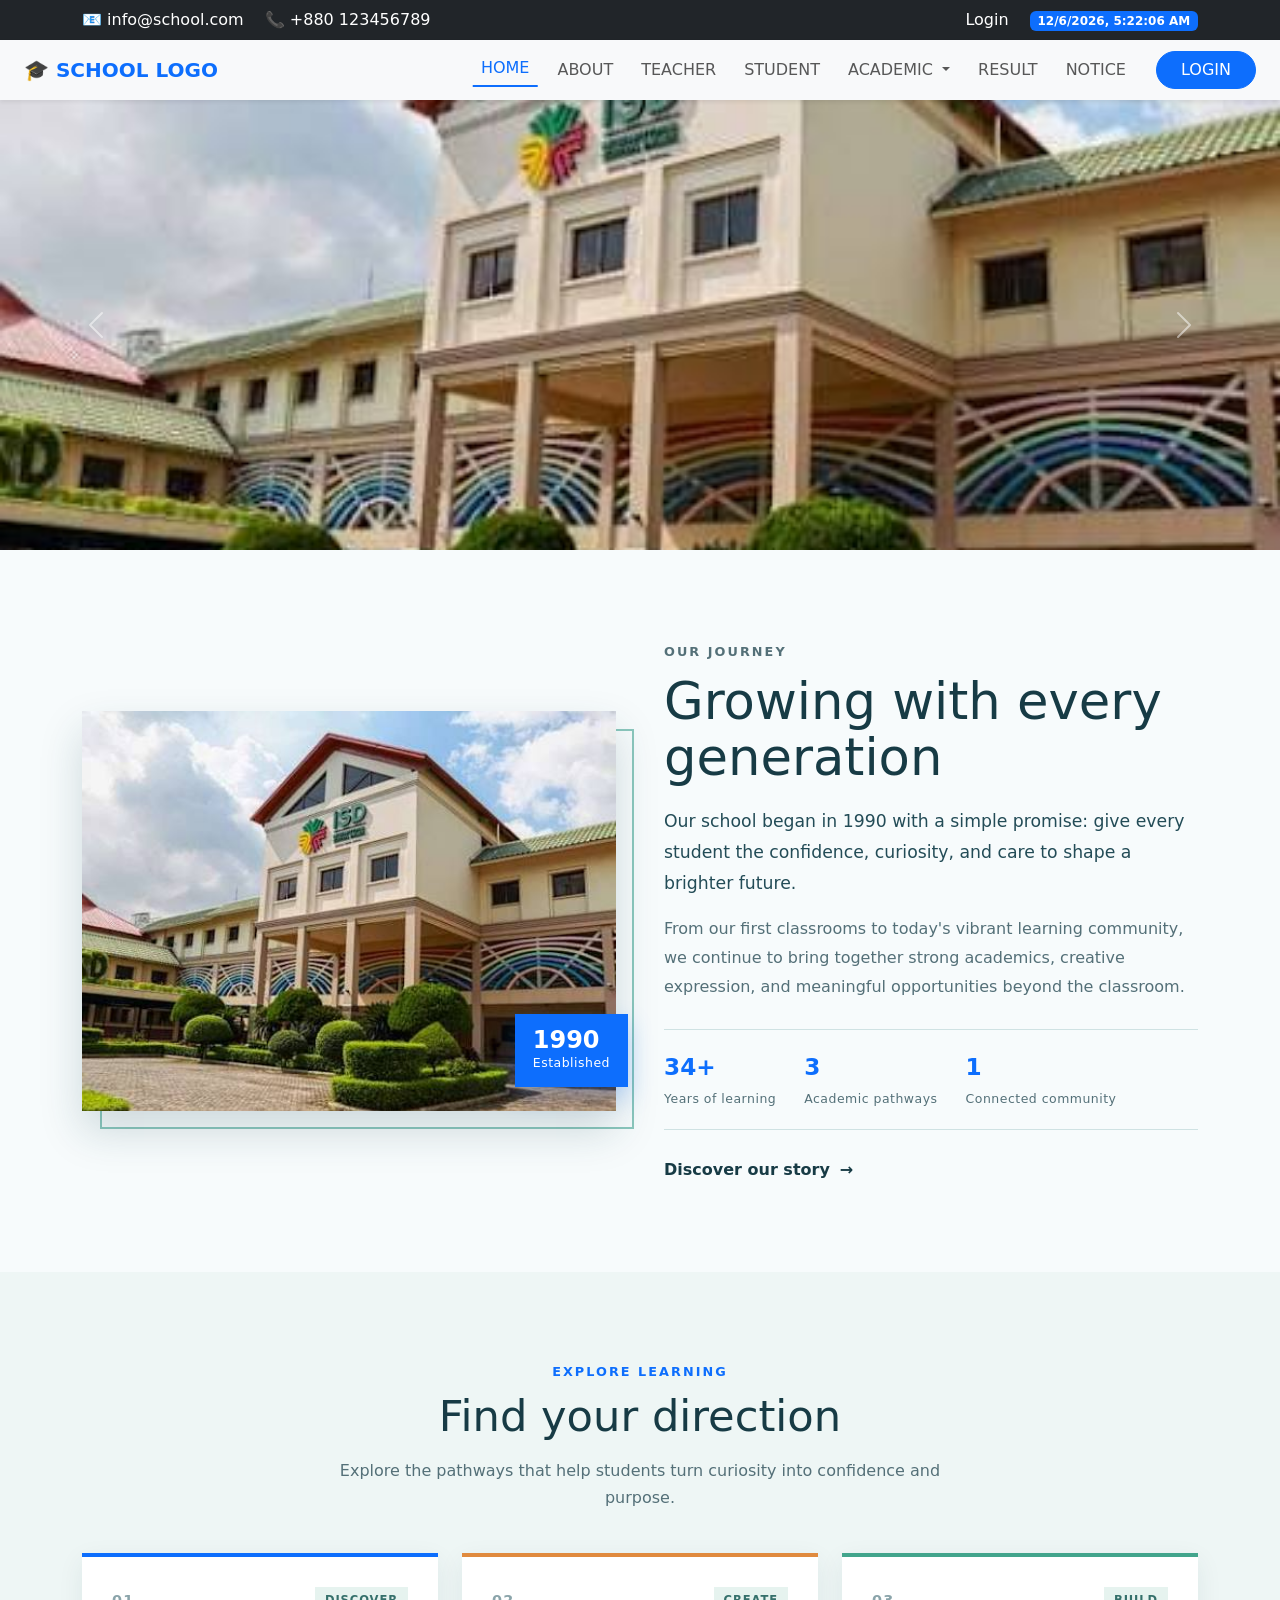
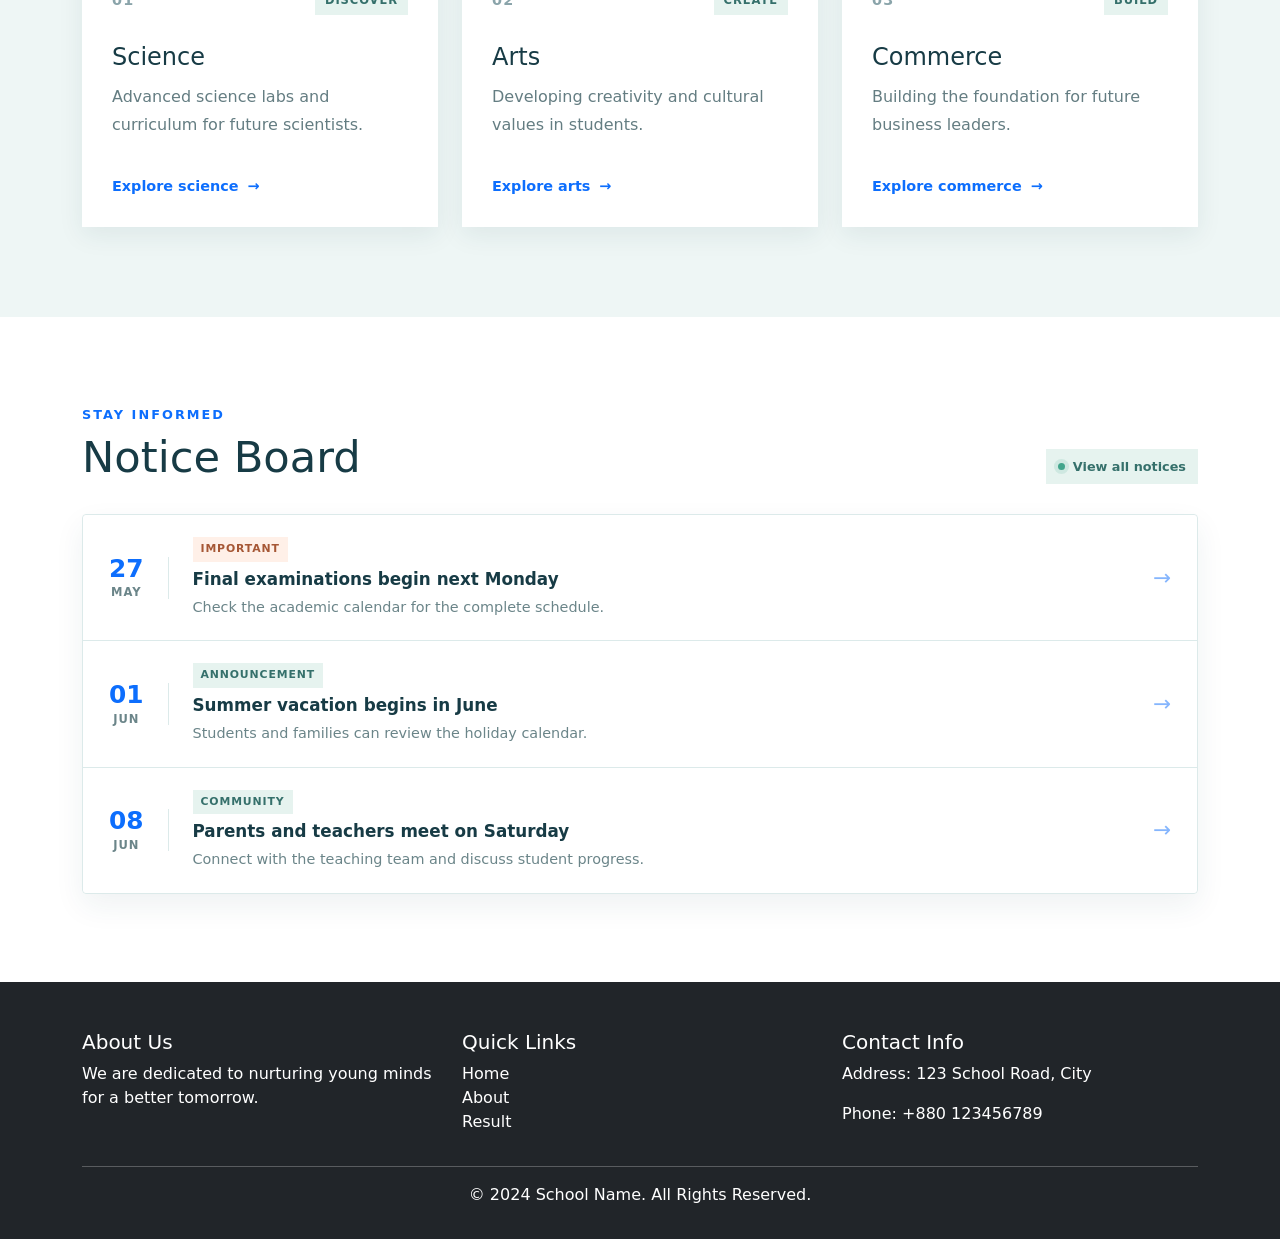
==== index.html @ 45df39f7 "school website" ====
<!DOCTYPE html>
<html lang="en">
<head>
    <meta charset="UTF-8">
    <meta name="viewport" content="width=device-width, initial-scale=1.0">
    <title>School Website - Home</title>
    <!-- Bootstrap 5 CSS -->
    <link href="https://cdn.jsdelivr.net/npm/bootstrap@5.3.0/dist/css/bootstrap.min.css" rel="stylesheet">
    <!-- Custom CSS -->
    <link rel="stylesheet" href="style.css">
</head>
<body>
    
    <!-- Header Top Section -->

    <div class="bg-dark text-white py-2">
        <div class="container d-flex justify-content-between align-items-center">
            <div>
                <span class="me-3">📧 info@school.com</span>
                <span>📞 +880 123456789</span>
            </div>
            <div>
                <a href="login.html" class="text-white text-decoration-none">Login</a>
                <span id="current-time" class="ms-3 badge bg-primary"></span>
            </div>
        </div>
    </div>

    
    <!-- Navigation Section -->
    <nav class="navbar navbar-expand-lg navbar-light bg-light sticky-top shadow-sm">
        <div class="container-fluid px-4">
            <a class="navbar-brand fw-bold text-primary" href="index.html">
                🎓 SCHOOL LOGO
            </a>

            <button
                class="navbar-toggler"
                type="button"
                data-bs-toggle="collapse"
                data-bs-target="#navbarNav"
                aria-controls="navbarNav"
                aria-expanded="false"
                aria-label="Toggle navigation">
                <span class="navbar-toggler-icon"></span>
            </button>
            <div class="collapse navbar-collapse" id="navbarNav">
                <ul class="navbar-nav ms-auto align-items-lg-center text-uppercase">

                    <li class="nav-item">
                        <a class="nav-link active" aria-current="page" href="index.html">
                            Home
                        </a>
                    </li>

                    <li class="nav-item">
                        <a class="nav-link" href="about.html">About</a>
                    </li>

                    <li class="nav-item">
                        <a class="nav-link" href="teacher.html">Teacher</a>
                    </li>

                    <li class="nav-item">
                        <a class="nav-link" href="student.html">Student</a>
                    </li>

                    <li class="nav-item dropdown">
                        <a
                            class="nav-link dropdown-toggle"
                            href="academic.html">
                            Academic
                        </a>

                        <ul class="dropdown-menu dropdown-menu-end shadow border-0">
                            <li>
                                <a class="dropdown-item" href="academic.html">
                                    Academic Programs
                                </a>
                            </li>
                            <li>
                                <a class="dropdown-item" href="academic.html#science">
                                    Science
                                </a>
                            </li>
                            <li>
                                <a class="dropdown-item" href="academic.html#arts">
                                    Arts
                                </a>
                            </li>
                            <li>
                                <a class="dropdown-item" href="academic.html#commerce">
                                    Commerce
                                </a>
                            </li>
                        </ul>
                    </li>

                    <li class="nav-item">
                        <a class="nav-link" href="result.html">Result</a>
                    </li>

                    <li class="nav-item">
                        <a class="nav-link" href="notice.html">Notice</a>
                    </li>

                    <li class="nav-item ms-lg-3">
                        <a class="btn btn-primary rounded-pill px-4" href="login.html">
                            Login
                        </a>
                    </li>
                </ul>
            </div>
        </div>
    </nav>
    
    <!-- Banner Section (Sliding) -->
    <div id="schoolCarousel" class="carousel slide w-100 mx-auto" data-bs-ride="carousel">
        <div class="carousel-inner">
            <div class="carousel-item active">
                <img src="school_image1.jpeg" class="d-block w-100 custom-carousel-img" alt="...">
            </div>
            <div class="carousel-item">
                <img src="school_image2.jpeg" class="d-block w-100 custom-carousel-img" alt="...">
            </div>
            <div class="carousel-item">
                <img src="school_image3.jpeg" class="d-block w-100 custom-carousel-img" alt="...">
            </div>
        </div>
        <button class="carousel-control-prev" type="button" data-bs-target="#schoolCarousel" data-bs-slide="prev">
            <span class="carousel-control-prev-icon"></span>
        </button>
        <button class="carousel-control-next" type="button" data-bs-target="#schoolCarousel" data-bs-slide="next">
            <span class="carousel-control-next-icon"></span>
        </button>
    </div>
    
    <!-- School History Section -->
    <section class="history-section">
        <div class="container">
            <div class="row align-items-center g-5">
                <div class="col-lg-6">
                    <div class="history-image-wrap">
                        <img src="school_image1.jpeg" class="history-image" alt="The school building and landscaped courtyard">
                        <div class="history-year-badge">
                            <strong>1990</strong>
                            <span>Established</span>
                        </div>
                    </div>
                </div>
                <div class="col-lg-6">
                    <div class="history-content">
                        <p class="history-kicker">Our journey</p>
                        <h2>Growing with every generation</h2>
                        <p class="history-intro">Our school began in 1990 with a simple promise: give every student the confidence, curiosity, and care to shape a brighter future.</p>
                        <p>From our first classrooms to today's vibrant learning community, we continue to bring together strong academics, creative expression, and meaningful opportunities beyond the classroom.</p>
                        <div class="history-stats">
                            <div>
                                <strong>34+</strong>
                                <span>Years of learning</span>
                            </div>
                            <div>
                                <strong>3</strong>
                                <span>Academic pathways</span>
                            </div>
                            <div>
                                <strong>1</strong>
                                <span>Connected community</span>
                            </div>
                        </div>
                        <a href="about.html" class="history-link">Discover our story <span aria-hidden="true">&#8594;</span></a>
                    </div>
                </div>
            </div>
        </div>
    </section>
    
    <!-- Academic Section (Bootstrap Cards) -->
    <section class="academic-section">
        <div class="container">
            <div class="academic-heading">
                <p class="academic-kicker">Explore learning</p>
                <h2>Find your direction</h2>
                <p>Explore the pathways that help students turn curiosity into confidence and purpose.</p>
            </div>
            <div class="row g-4">
                <div class="col-md-4">
                    <div class="card academic-card h-100">
                        <div class="card-body">
                            <div class="academic-card-top">
                                <span class="academic-number">01</span>
                                <span class="academic-tag">Discover</span>
                            </div>
                            <h5 class="card-title">Science</h5>
                            <p class="card-text">Advanced science labs and curriculum for future scientists.</p>
                            <a href="academic.html#science" class="stretched-link academic-card-link">Explore science <span aria-hidden="true">&#8594;</span></a>
                        </div>
                    </div>
                </div>
                <div class="col-md-4">
                    <div class="card academic-card h-100">
                        <div class="card-body">
                            <div class="academic-card-top">
                                <span class="academic-number">02</span>
                                <span class="academic-tag">Create</span>
                            </div>
                            <h5 class="card-title">Arts</h5>
                            <p class="card-text">Developing creativity and cultural values in students.</p>
                            <a href="academic.html#arts" class="stretched-link academic-card-link">Explore arts <span aria-hidden="true">&#8594;</span></a>
                        </div>
                    </div>
                </div>
                <div class="col-md-4">
                    <div class="card academic-card h-100">
                        <div class="card-body">
                            <div class="academic-card-top">
                                <span class="academic-number">03</span>
                                <span class="academic-tag">Build</span>
                            </div>
                            <h5 class="card-title">Commerce</h5>
                            <p class="card-text">Building the foundation for future business leaders.</p>
                            <a href="academic.html#commerce" class="stretched-link academic-card-link">Explore commerce <span aria-hidden="true">&#8594;</span></a>
                        </div>
                    </div>
                </div>
            </div>
        </div>
    </section>
    
    <!-- Notice Section -->
    <section class="notice-section">
        <div class="container">
            <div class="notice-heading">
                <div>
                    <p class="notice-kicker">Stay informed</p>
                    <h2>Notice Board</h2>
                </div>
                <a href="notice.html" class="notice-status"><span aria-hidden="true"></span> View all notices</a>
            </div>
            <div class="list-group notice-list">
                <a href="notice.html#exam-schedule" class="list-group-item list-group-item-action notice-item">
                    <time class="notice-date" datetime="2024-05-27"><strong>27</strong><span>May</span></time>
                    <span class="notice-copy"><span class="notice-label notice-label-important">Important</span><strong>Final examinations begin next Monday</strong><span>Check the academic calendar for the complete schedule.</span></span>
                    <span class="notice-arrow" aria-hidden="true">&#8594;</span>
                </a>
                <a href="notice.html#summer-break" class="list-group-item list-group-item-action notice-item">
                    <time class="notice-date" datetime="2024-06-01"><strong>01</strong><span>Jun</span></time>
                    <span class="notice-copy"><span class="notice-label">Announcement</span><strong>Summer vacation begins in June</strong><span>Students and families can review the holiday calendar.</span></span>
                    <span class="notice-arrow" aria-hidden="true">&#8594;</span>
                </a>
                <a href="notice.html#parent-meeting" class="list-group-item list-group-item-action notice-item">
                    <time class="notice-date" datetime="2024-06-08"><strong>08</strong><span>Jun</span></time>
                    <span class="notice-copy"><span class="notice-label">Community</span><strong>Parents and teachers meet on Saturday</strong><span>Connect with the teaching team and discuss student progress.</span></span>
                    <span class="notice-arrow" aria-hidden="true">&#8594;</span>
                </a>
            </div>
        </div>
    </section>
    
    <!-- Big Footer Section -->
    <footer class="bg-dark text-white pt-5 pb-3">
        <div class="container">
            <div class="row">
                <div class="col-md-4">
                    <h5>About Us</h5>
                    <p>We are dedicated to nurturing young minds for a better tomorrow.</p>
                </div>
                <div class="col-md-4">
                    <h5>Quick Links</h5>
                    <ul class="list-unstyled">
                        <li><a href="index.html" class="text-white">Home</a></li>
                        <li><a href="about.html" class="text-white">About</a></li>
                        <li><a href="result.html" class="text-white">Result</a></li>
                    </ul>
                </div>
                <div class="col-md-4">
                    <h5>Contact Info</h5>
                    <p>Address: 123 School Road, City</p>
                    <p>Phone: +880 123456789</p>
                </div>
            </div>
            <hr>
            <!-- Footer Section -->
            <p class="text-center">© 2024 School Name. All Rights Reserved.</p>
        </div>
    </footer>
    
    <!-- Bootstrap JS -->
    <script src="https://cdn.jsdelivr.net/npm/bootstrap@5.3.0/dist/js/bootstrap.bundle.min.js"></script>
    <!-- Custom JS -->
    <script src="script.js"></script>
</body>
</html>
---- style.css ----
/* Navigation Hover Effect */
.navbar-nav .nav-link {
    transition: color 0.3s ease, transform 0.3s ease;
    padding: 10px 15px;
}

.navbar-nav .nav-link:hover {
    color: #0d6efd !important;
    background-color: transparent;
}

/* Interactive navigation */
.navbar .nav-link {
    position: relative;
    margin: 0 6px;
    font-weight: 500;
    transition: color 0.3s ease, transform 0.3s ease;
}

.navbar .nav-link::before {
    content: "";
    position: absolute;
    left: 50%;
    bottom: 3px;
    width: 0;
    height: 2px;
    background-color: #0d6efd;
    transform: translateX(-50%);
    transition: width 0.3s ease;
}

.navbar .nav-link:hover,
.navbar .nav-link.active {
    color: #0d6efd !important;
    transform: translateY(-2px);
}

.navbar .nav-link:hover::before,
.navbar .nav-link.active::before {
    width: 100%;
}

.navbar .dropdown-menu {
    animation: dropdownFade 0.25s ease;
}

@media (min-width: 992px) {
    .navbar .dropdown:hover > .dropdown-menu {
        display: block;
        margin-top: 0;
    }
}

.navbar .dropdown-item {
    transition: background-color 0.2s ease, padding-left 0.2s ease;
}

.navbar .dropdown-item:hover {
    background-color: #e9f2ff;
    color: #0d6efd;
    padding-left: 24px;
}

.navbar .btn-primary {
    transition: transform 0.2s ease, box-shadow 0.2s ease;
}

.navbar .btn-primary:hover {
    transform: translateY(-2px);
    box-shadow: 0 5px 12px rgba(13, 110, 253, 0.3);
}

@keyframes dropdownFade {
    from {
        opacity: 0;
        transform: translateY(8px);
    }

    to {
        opacity: 1;
        transform: translateY(0);
    }
}

/* General Styling */
section {
    padding: 60px 0;
}

.custom-carousel-img{
    height: 450px;           /* আপনার পছন্দমতো উচ্চতা */
    width: 100%;             /* পুরো চওড়া জুড়ে থাকবে */
    object-fit: cover;       /* ছবি যাতে চ্যাপ্টা বা নষ্ট না হয়ে সুন্দর দেখায় */
    object-position: center;
    
}

.history-section {
    background: #f7fbfc;
    padding: 90px 0;
    overflow: hidden;
}

.history-image-wrap {
    position: relative;
    max-width: 560px;
    margin: 0 auto;
}

.history-image-wrap::before {
    content: "";
    position: absolute;
    inset: 18px -18px -18px 18px;
    border: 2px solid #8bc7bd;
    z-index: 0;
}

.history-image {
    position: relative;
    z-index: 1;
    display: block;
    width: 100%;
    aspect-ratio: 4 / 3;
    object-fit: cover;
    box-shadow: 0 20px 40px rgba(22, 67, 80, 0.18);
    transition: transform 0.45s ease, box-shadow 0.45s ease;
}

.history-image-wrap:hover .history-image {
    transform: translate(8px, -8px);
    box-shadow: 0 28px 48px rgba(22, 67, 80, 0.24);
}

.history-year-badge {
    position: absolute;
    right: -12px;
    bottom: 24px;
    z-index: 2;
    display: grid;
    gap: 2px;
    min-width: 112px;
    padding: 14px 18px;
    color: #fff;
    background: #0d6efd;
    box-shadow: 0 10px 24px rgba(13, 110, 253, 0.28);
}

.history-year-badge strong {
    font-size: 1.5rem;
    line-height: 1;
}

.history-year-badge span,
.history-stats span {
    font-size: 0.78rem;
    letter-spacing: 0.04em;
}

.history-content {
    max-width: 540px;
}

.history-kicker {
    margin-bottom: 10px;
    color: #0d6efd;
    font-size: 0.8rem;
    font-weight: 700;
    letter-spacing: 0.16em;
    text-transform: uppercase;
}

.history-content h2 {
    margin-bottom: 20px;
    color: #173b45;
    font-size: 3.2rem;
    line-height: 1.1;
}

.history-content p {
    color: #547078;
    line-height: 1.8;
}

.history-content .history-intro {
    color: #234c57;
    font-size: 1.08rem;
}

.history-stats {
    display: flex;
    gap: 28px;
    margin: 28px 0;
    padding: 20px 0;
    border-top: 1px solid #cfe2e3;
    border-bottom: 1px solid #cfe2e3;
}

.history-stats div {
    display: grid;
    gap: 5px;
}

.history-stats strong {
    color: #0d6efd;
    font-size: 1.45rem;
}

.history-stats span {
    color: #547078;
}

.history-link {
    display: inline-flex;
    align-items: center;
    gap: 10px;
    color: #173b45;
    font-weight: 700;
    text-decoration: none;
    transition: color 0.3s ease, gap 0.3s ease;
}

.history-link:hover {
    gap: 16px;
    color: #0d6efd;
}

@media (max-width: 575.98px) {
    .history-section {
        padding: 65px 0;
    }

    .history-content h2 {
        font-size: 2.2rem;
    }

    .history-image-wrap::before {
        inset: 12px -8px -12px 8px;
    }

    .history-year-badge {
        right: -4px;
        bottom: 16px;
    }

    .history-stats {
        gap: 14px;
    }

    .history-stats span {
        font-size: 0.7rem;
    }
}

.academic-section {
    padding: 90px 0;
    background: #eef6f5;
}

.academic-heading {
    max-width: 620px;
    margin: 0 auto 42px;
    text-align: center;
}

.academic-kicker {
    margin-bottom: 10px;
    color: #0d6efd;
    font-size: 0.8rem;
    font-weight: 700;
    letter-spacing: 0.16em;
    text-transform: uppercase;
}

.academic-heading h2 {
    margin-bottom: 14px;
    color: #173b45;
    font-size: 2.7rem;
}

.academic-heading > p:last-child {
    margin-bottom: 0;
    color: #547078;
    line-height: 1.7;
}

.academic-card {
    position: relative;
    overflow: hidden;
    border: 0;
    border-top: 4px solid #0d6efd;
    border-radius: 0;
    background: #fff;
    box-shadow: 0 8px 24px rgba(22, 67, 80, 0.08);
    transition: transform 0.35s ease, box-shadow 0.35s ease;
}

.academic-section .col-md-4:nth-child(2) .academic-card {
    border-top-color: #e08a3e;
}

.academic-section .col-md-4:nth-child(3) .academic-card {
    border-top-color: #42a58c;
}

.academic-card:hover {
    transform: translateY(-10px);
    box-shadow: 0 18px 34px rgba(22, 67, 80, 0.16);
}

.academic-card .card-body {
    display: flex;
    flex-direction: column;
    min-height: 270px;
    padding: 30px;
}

.academic-card-top {
    display: flex;
    align-items: center;
    justify-content: space-between;
    margin-bottom: 28px;
}

.academic-number {
    color: #8aa4aa;
    font-size: 0.9rem;
    font-weight: 700;
    letter-spacing: 0.08em;
}

.academic-tag {
    padding: 5px 10px;
    color: #35706b;
    background: #e6f3ef;
    font-size: 0.72rem;
    font-weight: 700;
    letter-spacing: 0.08em;
    text-transform: uppercase;
}

.academic-card .card-title {
    margin-bottom: 12px;
    color: #173b45;
    font-size: 1.5rem;
}

.academic-card .card-text {
    margin-bottom: 24px;
    color: #647d82;
    line-height: 1.7;
}

.academic-card-link {
    display: inline-flex;
    align-items: center;
    gap: 9px;
    margin-top: auto;
    color: #0d6efd;
    font-size: 0.9rem;
    font-weight: 700;
    text-decoration: none;
    transition: gap 0.3s ease, color 0.3s ease;
}

.academic-card:hover .academic-card-link {
    gap: 15px;
    color: #173b45;
}

.notice-section {
    padding: 88px 0;
    background: #fff;
}

.notice-heading {
    display: flex;
    align-items: end;
    justify-content: space-between;
    gap: 24px;
    margin-bottom: 30px;
}

.notice-kicker {
    margin-bottom: 8px;
    color: #0d6efd;
    font-size: 0.8rem;
    font-weight: 700;
    letter-spacing: 0.16em;
    text-transform: uppercase;
}

.notice-heading h2 {
    margin: 0;
    color: #173b45;
    font-size: 2.7rem;
}

.notice-status {
    display: inline-flex;
    align-items: center;
    gap: 8px;
    padding: 8px 12px;
    color: #35706b;
    background: #e6f3ef;
    font-size: 0.8rem;
    font-weight: 700;
    white-space: nowrap;
    text-decoration: none;
    transition: color 0.3s ease, background-color 0.3s ease;
}

.notice-status:hover {
    color: #173b45;
    background: #d8ece7;
}

.notice-status span {
    width: 7px;
    height: 7px;
    border-radius: 50%;
    background: #42a58c;
    box-shadow: 0 0 0 4px rgba(66, 165, 140, 0.15);
}

.notice-list {
    overflow: hidden;
    border: 1px solid #dceaea;
    border-radius: 4px;
    box-shadow: 0 12px 30px rgba(22, 67, 80, 0.07);
}

.notice-item {
    display: flex;
    align-items: center;
    gap: 24px;
    padding: 22px 26px;
    color: inherit;
    border: 0;
    border-bottom: 1px solid #dceaea;
    transition: background-color 0.3s ease, padding-left 0.3s ease;
}

.notice-item:last-child {
    border-bottom: 0;
}

.notice-item:hover {
    padding-left: 34px;
    background: #f2f9f8;
}

.notice-date {
    display: grid;
    flex: 0 0 58px;
    justify-items: center;
    padding-right: 24px;
    border-right: 1px solid #dceaea;
    color: #0d6efd;
    line-height: 1;
}

.notice-date strong {
    font-size: 1.55rem;
}

.notice-date span {
    margin-top: 6px;
    color: #6b8589;
    font-size: 0.72rem;
    font-weight: 700;
    letter-spacing: 0.08em;
    text-transform: uppercase;
}

.notice-copy {
    display: grid;
    flex: 1;
    gap: 5px;
}

.notice-copy strong {
    color: #173b45;
    font-size: 1.05rem;
}

.notice-copy > span:last-child {
    color: #6b8589;
    font-size: 0.9rem;
}

.notice-label {
    width: fit-content;
    padding: 4px 8px;
    color: #35706b;
    background: #e6f3ef;
    font-size: 0.68rem;
    font-weight: 700;
    letter-spacing: 0.08em;
    text-transform: uppercase;
}

.notice-label-important {
    color: #a65735;
    background: #fff0e8;
}

.notice-arrow {
    color: #0d6efd;
    font-size: 1.35rem;
    opacity: 0.5;
    transform: translateX(0);
    transition: opacity 0.3s ease, transform 0.3s ease;
}

.notice-item:hover .notice-arrow {
    opacity: 1;
    transform: translateX(6px);
}

.notice-page {
    background: #f7fbfc;
}

.notice-hero {
    padding: 72px 0 52px;
    background: #173b45;
    color: #fff;
}

.notice-breadcrumb {
    margin-bottom: 24px;
    color: #a9d8cf;
    font-size: 0.85rem;
}

.notice-breadcrumb a {
    color: #fff;
    text-decoration: none;
}

.notice-hero h1 {
    margin-bottom: 12px;
    font-size: 3.2rem;
}

.notice-hero p {
    max-width: 580px;
    margin: 0;
    color: #d3e8e5;
    line-height: 1.7;
}

.notice-archive {
    padding: 56px 0 90px;
}

.notice-archive-heading {
    display: flex;
    align-items: center;
    justify-content: space-between;
    margin-bottom: 20px;
}

.notice-archive-heading h2 {
    margin: 0;
    color: #173b45;
    font-size: 1.7rem;
}

.notice-archive-heading span {
    color: #6b8589;
    font-size: 0.85rem;
}

.notice-archive-list {
    overflow: hidden;
    border: 1px solid #dceaea;
    border-radius: 4px;
    box-shadow: 0 12px 30px rgba(22, 67, 80, 0.07);
}

.notice-detail {
    background: #fff;
    border-bottom: 1px solid #dceaea;
}

.notice-detail:last-child {
    border-bottom: 0;
}

.notice-detail summary {
    display: grid;
    grid-template-columns: 90px 1fr 24px;
    align-items: center;
    gap: 24px;
    padding: 22px 26px;
    cursor: pointer;
    list-style: none;
    transition: background-color 0.3s ease, padding-left 0.3s ease;
}

.notice-detail summary::-webkit-details-marker {
    display: none;
}

.notice-detail summary:hover,
.notice-detail[open] summary {
    padding-left: 34px;
    background: #f2f9f8;
}

.notice-archive-date {
    color: #0d6efd;
    font-size: 0.85rem;
    font-weight: 700;
}

.notice-archive-title {
    color: #173b45;
    font-weight: 700;
}

.notice-detail summary::after {
    content: "+";
    color: #0d6efd;
    font-size: 1.35rem;
    font-weight: 400;
    text-align: center;
}

.notice-detail[open] summary::after {
    content: "-";
}

.notice-detail-content {
    padding: 0 74px 24px 140px;
    color: #6b8589;
    line-height: 1.7;
}

@media (max-width: 575.98px) {
    .notice-hero {
        padding: 52px 0 40px;
    }

    .notice-hero h1 {
        font-size: 2.3rem;
    }

    .notice-archive {
        padding: 42px 0 65px;
    }

    .notice-archive-heading {
        align-items: start;
        flex-direction: column;
        gap: 8px;
    }

    .notice-detail summary {
        grid-template-columns: 58px 1fr 18px;
        gap: 12px;
        padding: 18px 14px;
    }

    .notice-detail summary:hover,
    .notice-detail[open] summary {
        padding-left: 18px;
    }

    .notice-archive-title {
        font-size: 0.9rem;
    }

    .notice-detail-content {
        padding: 0 18px 20px 84px;
        font-size: 0.85rem;
    }
}

@media (max-width: 575.98px) {
    .notice-section {
        padding: 65px 0;
    }

    .notice-heading {
        align-items: start;
        flex-direction: column;
        gap: 16px;
    }

    .notice-heading h2 {
        font-size: 2.2rem;
    }

    .notice-item {
        align-items: start;
        gap: 14px;
        padding: 18px 14px;
    }

    .notice-item:hover {
        padding-left: 18px;
    }

    .notice-date {
        flex-basis: 48px;
        padding-right: 14px;
    }

    .notice-copy > span:last-child {
        font-size: 0.8rem;
    }
}

.card {
    transition: transform 0.3s;
}

.card:hover {
    transform: translateY(-10px);
    box-shadow: 0 10px 20px rgba(0,0,0,0.1);
}

footer a {
    text-decoration: none;
}

footer a:hover {
    text-decoration: underline;
}
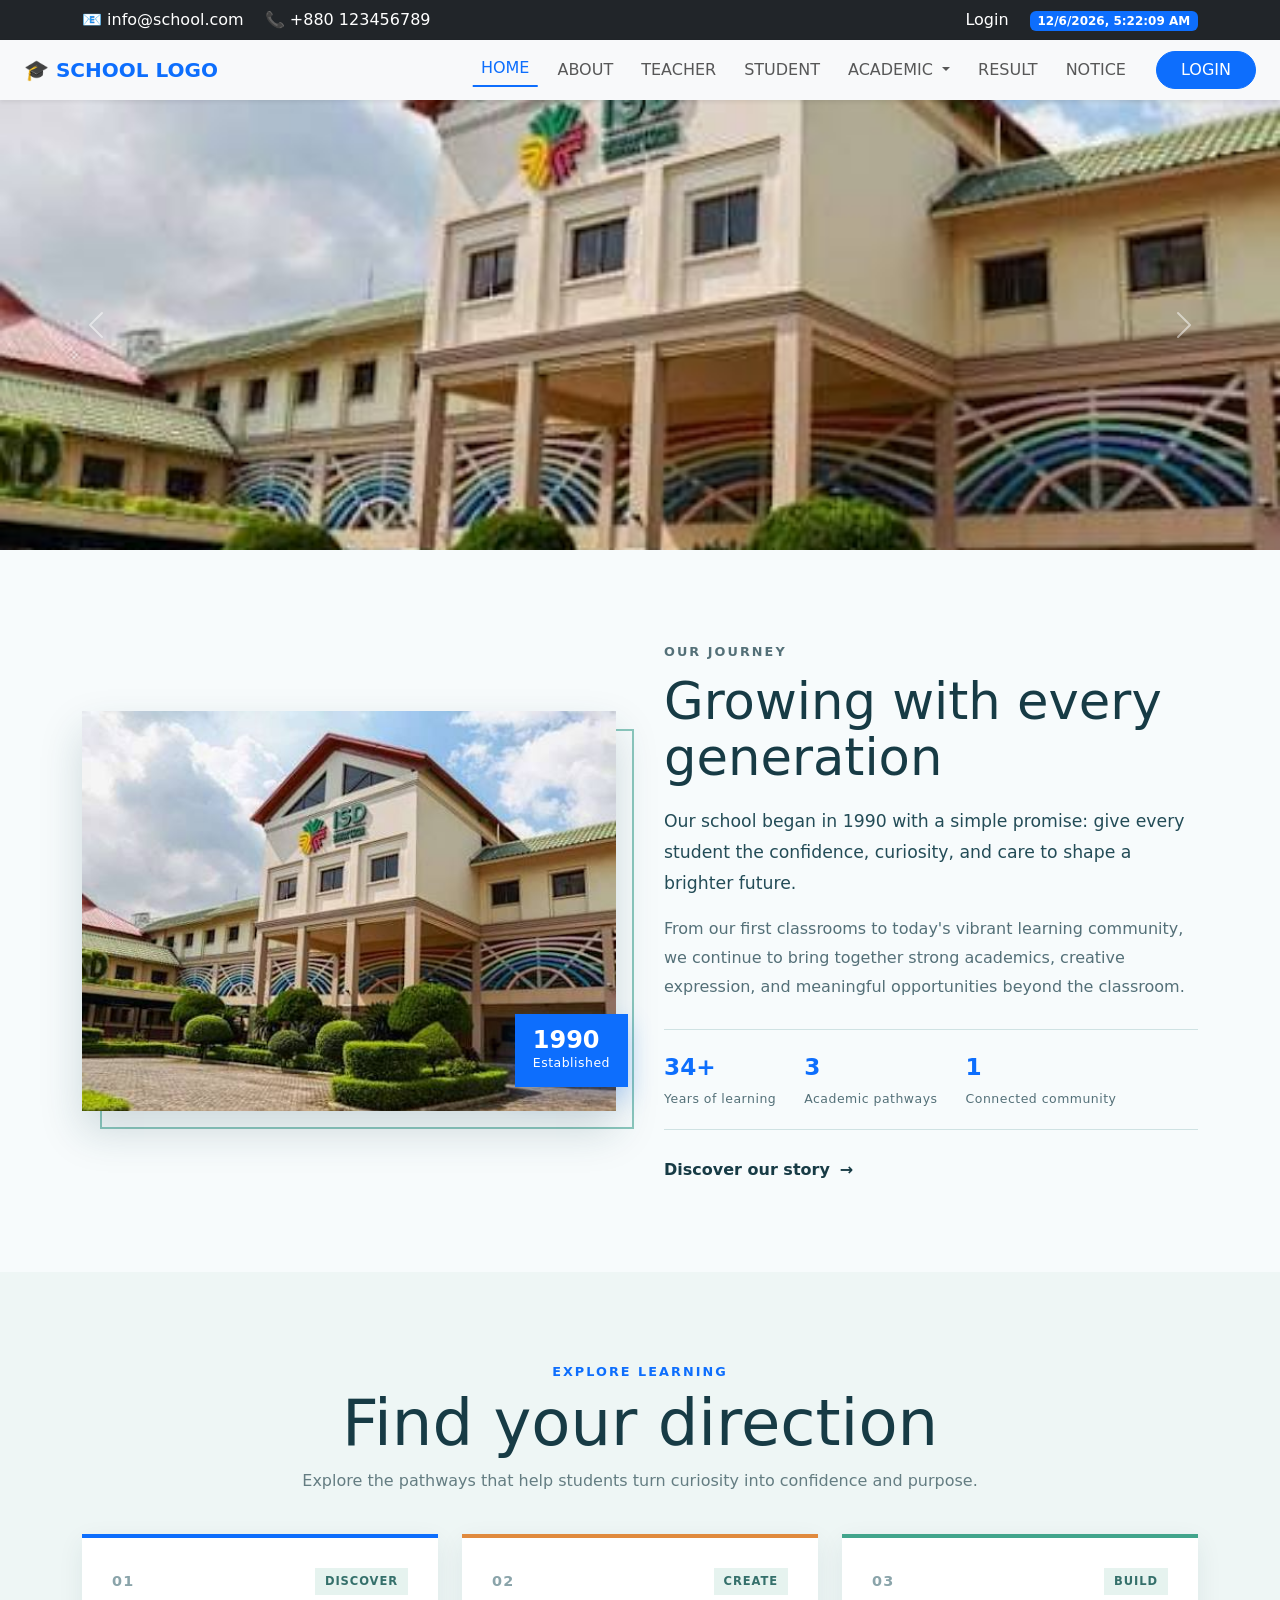
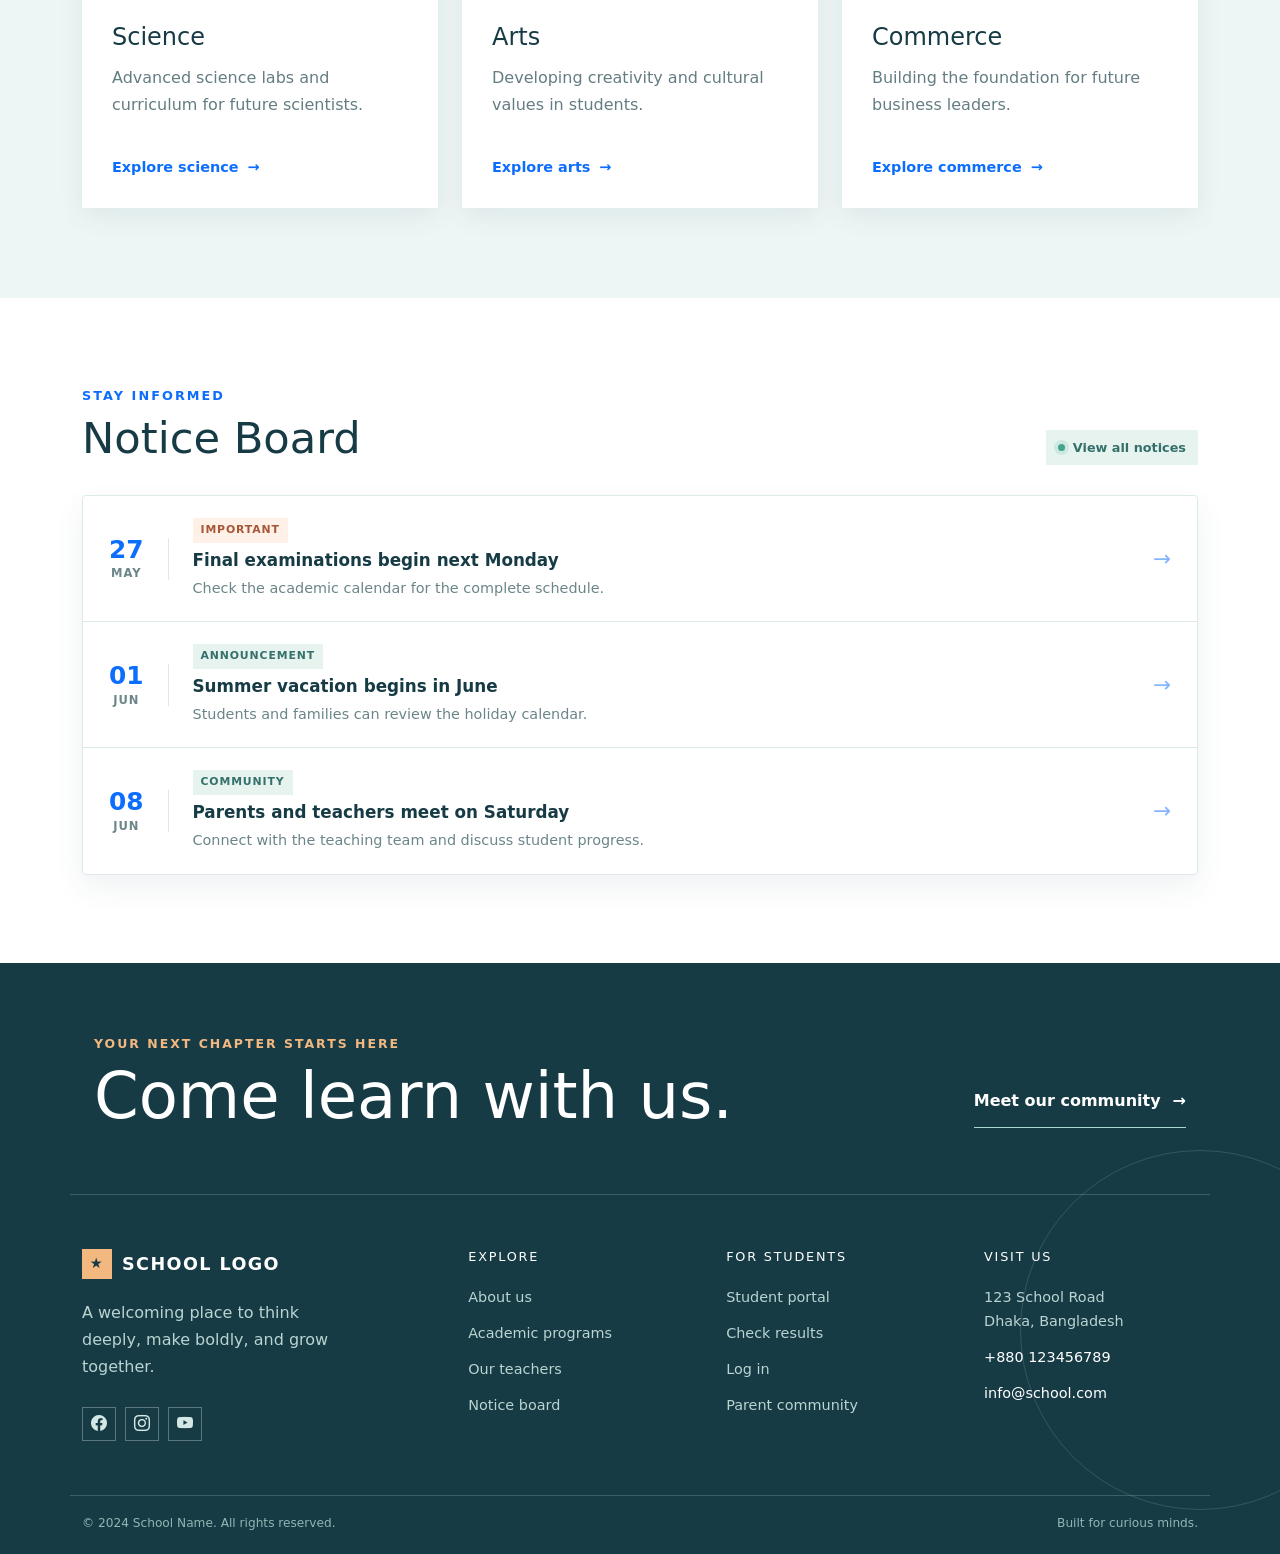
==== commit 967bbd02: "school" ====
--- a/index.html
+++ b/index.html
@@ -8,6 +8,8 @@
     <link href="https://cdn.jsdelivr.net/npm/bootstrap@5.3.0/dist/css/bootstrap.min.css" rel="stylesheet">
     <!-- Custom CSS -->
     <link rel="stylesheet" href="style.css">
+    <link rel="stylesheet" href="responsive.css">
+    <link rel="stylesheet" href="https://cdn.jsdelivr.net/npm/bootstrap-icons@1.11.3/font/bootstrap-icons.min.css">
 </head>
 <body>
     
@@ -257,31 +259,48 @@
         </div>
     </section>
     
-    <!-- Big Footer Section -->
-    <footer class="bg-dark text-white pt-5 pb-3">
-        <div class="container">
-            <div class="row">
-                <div class="col-md-4">
-                    <h5>About Us</h5>
-                    <p>We are dedicated to nurturing young minds for a better tomorrow.</p>
-                </div>
-                <div class="col-md-4">
-                    <h5>Quick Links</h5>
-                    <ul class="list-unstyled">
-                        <li><a href="index.html" class="text-white">Home</a></li>
-                        <li><a href="about.html" class="text-white">About</a></li>
-                        <li><a href="result.html" class="text-white">Result</a></li>
-                    </ul>
-                </div>
-                <div class="col-md-4">
-                    <h5>Contact Info</h5>
-                    <p>Address: 123 School Road, City</p>
-                    <p>Phone: +880 123456789</p>
-                </div>
-            </div>
-            <hr>
-            <!-- Footer Section -->
-            <p class="text-center">© 2024 School Name. All Rights Reserved.</p>
+    <footer class="site-footer">
+        <div class="footer-cta">
+            <div>
+                <p class="footer-kicker">Your next chapter starts here</p>
+                <h2>Come learn with us.</h2>
+            </div>
+            <a class="footer-cta-link" href="about.html">Meet our community <span aria-hidden="true">&#8594;</span></a>
+        </div>
+        <div class="container footer-main">
+            <div class="footer-intro">
+                <a class="footer-brand" href="index.html"><span aria-hidden="true">&#9733;</span> SCHOOL LOGO</a>
+                <p>A welcoming place to think deeply, make boldly, and grow together.</p>
+                <div class="footer-socials" aria-label="Social media links">
+                    <a href="#facebook" aria-label="Facebook"><i class="bi bi-facebook" aria-hidden="true"></i></a>
+                    <a href="#instagram" aria-label="Instagram"><i class="bi bi-instagram" aria-hidden="true"></i></a>
+                    <a href="#youtube" aria-label="YouTube"><i class="bi bi-youtube" aria-hidden="true"></i></a>
+                </div>
+            </div>
+            <div class="footer-column">
+                <h3>Explore</h3>
+                <a href="about.html">About us</a>
+                <a href="academic.html">Academic programs</a>
+                <a href="teacher.html">Our teachers</a>
+                <a href="notice.html">Notice board</a>
+            </div>
+            <div class="footer-column">
+                <h3>For students</h3>
+                <a href="student.html">Student portal</a>
+                <a href="result.html">Check results</a>
+                <a href="login.html">Log in</a>
+                <a href="notice.html#parent-meeting">Parent community</a>
+            </div>
+            <div class="footer-column footer-contact">
+                <h3>Visit us</h3>
+                <p>123 School Road<br>Dhaka, Bangladesh</p>
+                <a href="tel:+880123456789">+880 123456789</a>
+                <a href="mailto:info@school.com">info@school.com</a>
+            </div>
+        </div>
+        <div class="container footer-bottom">
+            <span>&copy; 2024 School Name. All rights reserved.</span>
+            <span>Built for curious minds.</span>
         </div>
     </footer>
     
--- a/style.css
+++ b/style.css
@@ -722,10 +722,1829 @@
     box-shadow: 0 10px 20px rgba(0,0,0,0.1);
 }
 
-footer a {
+.site-footer {
+    position: relative;
+    overflow: hidden;
+    color: #eaf6f3;
+    background: #173b45;
+}
+
+.site-footer::after {
+    content: "";
+    position: absolute;
+    right: -100px;
+    bottom: 44px;
+    width: 360px;
+    height: 360px;
+    border: 1px solid rgba(169, 216, 207, 0.18);
+    border-radius: 50%;
+    pointer-events: none;
+}
+
+.footer-cta {
+    display: flex;
+    align-items: end;
+    justify-content: space-between;
+    gap: 28px;
+    max-width: 1140px;
+    margin: 0 auto;
+    padding: 72px 24px 66px;
+    border-bottom: 1px solid rgba(211, 232, 229, 0.2);
+}
+
+.footer-kicker {
+    margin: 0 0 12px;
+    color: #f2b880;
+    font-size: 0.78rem;
+    font-weight: 700;
+    letter-spacing: 0.16em;
+    text-transform: uppercase;
+}
+
+.footer-cta h2 {
+    margin: 0;
+    color: #fff;
+    font-size: clamp(2.5rem, 5vw, 4.6rem);
+    line-height: 0.98;
+}
+
+.footer-cta-link {
+    display: inline-flex;
+    align-items: center;
+    gap: 12px;
+    padding: 14px 0;
+    color: #fff;
+    border-bottom: 1px solid #a9d8cf;
+    font-weight: 700;
     text-decoration: none;
-}
-
-footer a:hover {
-    text-decoration: underline;
+    white-space: nowrap;
+    transition: gap 0.3s ease, color 0.3s ease;
+}
+
+.footer-cta-link:hover {
+    gap: 18px;
+    color: #f2b880;
+}
+
+.footer-main {
+    position: relative;
+    z-index: 1;
+    display: grid;
+    grid-template-columns: 1.6fr repeat(3, 1fr);
+    gap: 44px;
+    padding-top: 54px;
+    padding-bottom: 54px;
+}
+
+.footer-brand {
+    display: inline-flex;
+    align-items: center;
+    gap: 10px;
+    color: #fff;
+    font-size: 1.1rem;
+    font-weight: 800;
+    letter-spacing: 0.08em;
+    text-decoration: none;
+}
+
+.footer-brand span {
+    display: grid;
+    width: 30px;
+    height: 30px;
+    place-items: center;
+    color: #173b45;
+    background: #f2b880;
+    font-size: 0.9rem;
+}
+
+.footer-intro p {
+    max-width: 250px;
+    margin: 20px 0 26px;
+    color: #b9d4d1;
+    line-height: 1.7;
+}
+
+.footer-socials {
+    display: flex;
+    gap: 9px;
+}
+
+.footer-socials a {
+    display: grid;
+    width: 34px;
+    height: 34px;
+    place-items: center;
+    color: #d3e8e5;
+    border: 1px solid rgba(211, 232, 229, 0.35);
+    font-size: 0.72rem;
+    font-weight: 700;
+    text-decoration: none;
+    transition: color 0.2s ease, background-color 0.2s ease;
+}
+
+.footer-socials a:hover {
+    color: #173b45;
+    background: #f2b880;
+}
+
+.footer-socials i {
+    font-size: 1rem;
+    line-height: 1;
+}
+
+.footer-column {
+    display: grid;
+    align-content: start;
+    gap: 12px;
+}
+
+.footer-column h3 {
+    margin: 0 0 10px;
+    color: #fff;
+    font-size: 0.8rem;
+    letter-spacing: 0.14em;
+    text-transform: uppercase;
+}
+
+.footer-column a,
+.footer-column p {
+    margin: 0;
+    color: #b9d4d1;
+    font-size: 0.9rem;
+    line-height: 1.65;
+    text-decoration: none;
+    transition: color 0.2s ease;
+}
+
+.footer-column a:hover {
+    color: #f2b880;
+}
+
+.footer-contact a {
+    color: #fff;
+}
+
+.footer-bottom {
+    position: relative;
+    z-index: 1;
+    display: flex;
+    justify-content: space-between;
+    gap: 20px;
+    padding-top: 18px;
+    padding-bottom: 22px;
+    color: #8fb7b3;
+    border-top: 1px solid rgba(211, 232, 229, 0.2);
+    font-size: 0.76rem;
+}
+
+@media (max-width: 767.98px) {
+    .footer-cta {
+        align-items: start;
+        flex-direction: column;
+        padding-top: 56px;
+        padding-bottom: 48px;
+    }
+
+    .footer-main {
+        grid-template-columns: repeat(2, 1fr);
+        gap: 38px 24px;
+    }
+
+    .footer-intro {
+        grid-column: 1 / -1;
+    }
+}
+
+@media (max-width: 420px) {
+    .footer-main {
+        grid-template-columns: 1fr 1fr;
+    }
+
+    .footer-bottom {
+        align-items: start;
+        flex-direction: column;
+        gap: 7px;
+    }
+}
+
+.about-hero {
+    padding: 34px 0 92px;
+    color: #fff;
+    background: #173b45;
+}
+
+.about-hero .container {
+    position: relative;
+}
+
+.about-breadcrumb {
+    display: flex;
+    gap: 12px;
+    margin-bottom: 76px;
+    color: #a9d8cf;
+    font-size: 0.84rem;
+}
+
+.about-breadcrumb a {
+    color: #fff;
+    text-decoration: none;
+}
+
+.about-kicker {
+    margin-bottom: 10px;
+    color: #0d6efd;
+    font-size: 0.78rem;
+    font-weight: 700;
+    letter-spacing: 0.16em;
+    text-transform: uppercase;
+}
+
+.about-hero .about-kicker {
+    color: #f2b880;
+}
+
+.about-hero h1 {
+    max-width: 760px;
+    margin-bottom: 24px;
+    font-size: clamp(3rem, 7vw, 6.8rem);
+    line-height: 0.98;
+}
+
+.about-hero > .container > p:last-child {
+    max-width: 520px;
+    margin: 0;
+    color: #d3e8e5;
+    font-size: 1.1rem;
+    line-height: 1.75;
+}
+
+.about-history {
+    padding-top: 108px;
+}
+
+.headmaster-section {
+    padding: 100px 0;
+    background: #f2b880;
+}
+
+.headmaster-portrait {
+    position: relative;
+    max-width: 460px;
+    margin: 0 auto;
+}
+
+.headmaster-portrait img {
+    display: block;
+    width: 100%;
+    aspect-ratio: 4 / 5;
+    object-fit: cover;
+    filter: saturate(0.82);
+}
+
+.headmaster-portrait span {
+    position: absolute;
+    right: -18px;
+    bottom: 22px;
+    padding: 12px 16px;
+    color: #fff;
+    background: #173b45;
+    font-size: 0.78rem;
+    font-weight: 700;
+    letter-spacing: 0.08em;
+    text-transform: uppercase;
+}
+
+.headmaster-copy {
+    max-width: 610px;
+}
+
+.headmaster-copy .about-kicker {
+    color: #a65735;
+}
+
+.headmaster-copy h2 {
+    margin-bottom: 26px;
+    color: #173b45;
+    font-size: clamp(2.3rem, 4vw, 4.4rem);
+    line-height: 1.05;
+}
+
+.headmaster-copy p:not(.about-kicker) {
+    color: #5f4b3d;
+    line-height: 1.8;
+}
+
+.headmaster-signature {
+    display: grid;
+    gap: 3px;
+    margin-top: 30px;
+    padding-top: 18px;
+    border-top: 1px solid rgba(23, 59, 69, 0.2);
+}
+
+.headmaster-signature strong {
+    color: #173b45;
+    font-size: 1.1rem;
+}
+
+.headmaster-signature span {
+    color: #8c6049;
+    font-size: 0.8rem;
+    font-weight: 700;
+    letter-spacing: 0.1em;
+    text-transform: uppercase;
+}
+
+.mission-section {
+    padding: 104px 0;
+    background: #eef6f5;
+}
+
+.section-heading {
+    max-width: 660px;
+    margin-bottom: 42px;
+}
+
+.section-heading h2 {
+    margin: 0;
+    color: #173b45;
+    font-size: clamp(2.4rem, 5vw, 4.2rem);
+    line-height: 1;
+}
+
+.mission-grid {
+    display: grid;
+    grid-template-columns: 1fr 1fr;
+    gap: 18px;
+}
+
+.mission-card {
+    min-height: 300px;
+    padding: 34px;
+}
+
+.mission-card-primary {
+    color: #fff;
+    background: #173b45;
+}
+
+.mission-card-accent {
+    color: #173b45;
+    background: #a9d8cf;
+}
+
+.mission-number {
+    display: block;
+    margin-bottom: 70px;
+    font-size: 0.8rem;
+    font-weight: 700;
+    letter-spacing: 0.12em;
+}
+
+.mission-card h3 {
+    margin-bottom: 12px;
+    font-size: 1.7rem;
+}
+
+.mission-card p {
+    max-width: 440px;
+    margin: 0;
+    line-height: 1.7;
+}
+
+.admin-section {
+    padding: 104px 0 118px;
+    background: #fff;
+}
+
+.admin-heading {
+    display: flex;
+    align-items: end;
+    justify-content: space-between;
+    gap: 28px;
+    max-width: none;
+}
+
+.admin-heading > p {
+    max-width: 360px;
+    margin: 0;
+    color: #647d82;
+    line-height: 1.7;
+}
+
+.admin-grid {
+    display: grid;
+    grid-template-columns: repeat(4, 1fr);
+    gap: 14px;
+}
+
+.admin-card {
+    display: flex;
+    align-items: center;
+    gap: 15px;
+    min-height: 132px;
+    padding: 20px;
+    border-top: 3px solid #0d6efd;
+    background: #f7fbfc;
+}
+
+.admin-avatar {
+    display: grid;
+    flex: 0 0 52px;
+    width: 52px;
+    height: 52px;
+    place-items: center;
+    color: #fff;
+    background: #173b45;
+    font-size: 0.85rem;
+    font-weight: 800;
+}
+
+.admin-avatar-warm {
+    color: #173b45;
+    background: #f2b880;
+}
+
+.admin-avatar-green {
+    color: #173b45;
+    background: #a9d8cf;
+}
+
+.admin-avatar-blue {
+    background: #0d6efd;
+}
+
+.admin-card h3 {
+    margin-bottom: 5px;
+    color: #173b45;
+    font-size: 1rem;
+}
+
+.admin-card p {
+    margin: 0;
+    color: #6b8589;
+    font-size: 0.8rem;
+}
+
+@media (max-width: 767.98px) {
+    .about-hero {
+        padding-bottom: 68px;
+    }
+
+    .about-breadcrumb {
+        margin-bottom: 54px;
+    }
+
+    .about-history,
+    .headmaster-section,
+    .mission-section,
+    .admin-section {
+        padding: 70px 0;
+    }
+
+    .headmaster-portrait span {
+        right: -4px;
+    }
+
+    .mission-grid,
+    .admin-grid {
+        grid-template-columns: 1fr;
+    }
+
+    .mission-card {
+        min-height: 260px;
+    }
+
+    .mission-number {
+        margin-bottom: 48px;
+    }
+
+    .admin-heading {
+        align-items: start;
+        flex-direction: column;
+    }
+}
+
+.teacher-hero {
+    padding: 34px 0 92px;
+    color: #fff;
+    background: #35706b;
+}
+
+.teacher-hero .about-breadcrumb {
+    margin-bottom: 76px;
+}
+
+.teacher-hero .about-kicker {
+    color: #f2b880;
+}
+
+.teacher-hero h1 {
+    max-width: 740px;
+    margin-bottom: 24px;
+    font-size: clamp(3rem, 7vw, 6.5rem);
+    line-height: 0.98;
+}
+
+.teacher-hero > .container > p:last-child {
+    max-width: 510px;
+    margin: 0;
+    color: #d8ece7;
+    font-size: 1.1rem;
+    line-height: 1.75;
+}
+
+.teacher-page {
+    background: #f7fbfc;
+}
+
+.teacher-section {
+    padding: 92px 0;
+}
+
+.teacher-section-tint {
+    background: #eef6f5;
+}
+
+.teacher-section-heading {
+    display: flex;
+    align-items: end;
+    justify-content: space-between;
+    gap: 24px;
+    margin-bottom: 34px;
+}
+
+.teacher-section-heading h2 {
+    margin: 0;
+    color: #173b45;
+    font-size: clamp(2.4rem, 5vw, 4.1rem);
+    line-height: 1;
+}
+
+.teacher-section-heading > span {
+    color: #8aa4aa;
+    font-size: 0.8rem;
+    font-weight: 700;
+    letter-spacing: 0.12em;
+}
+
+.teacher-card {
+    overflow: hidden;
+    border: 0;
+    border-radius: 0;
+    background: #fff;
+    box-shadow: 0 10px 28px rgba(22, 67, 80, 0.08);
+    transition: transform 0.35s ease, box-shadow 0.35s ease;
+}
+
+.teacher-card:hover {
+    transform: translateY(-8px);
+    box-shadow: 0 18px 36px rgba(22, 67, 80, 0.16);
+}
+
+.teacher-card .card-img-top {
+    height: 230px;
+    object-fit: cover;
+    filter: saturate(0.82);
+    transition: transform 0.45s ease;
+}
+
+.teacher-card .teacher-avatar-image {
+    object-position: center top;
+    background: #d8ece7;
+}
+
+.teacher-card:hover .card-img-top {
+    transform: scale(1.04);
+}
+
+.teacher-card .card-body {
+    display: flex;
+    flex-direction: column;
+    min-height: 190px;
+    padding: 24px;
+}
+
+.teacher-subject {
+    margin-bottom: 12px;
+    color: #0d6efd;
+    font-size: 0.72rem;
+    font-weight: 700;
+    letter-spacing: 0.13em;
+    text-transform: uppercase;
+}
+
+.teacher-card .card-title {
+    margin-bottom: 6px;
+    color: #173b45;
+    font-size: 1.35rem;
+}
+
+.teacher-card .card-text {
+    margin-bottom: 20px;
+    color: #6b8589;
+}
+
+.teacher-card-link {
+    display: inline-flex;
+    align-items: center;
+    gap: 9px;
+    margin-top: auto;
+    color: #173b45;
+    font-size: 0.85rem;
+    font-weight: 700;
+    text-decoration: none;
+    transition: gap 0.3s ease, color 0.3s ease;
+}
+
+.teacher-card-link:hover {
+    gap: 15px;
+    color: #0d6efd;
+}
+
+@media (max-width: 767.98px) {
+    .teacher-hero {
+        padding-bottom: 68px;
+    }
+
+    .teacher-hero .about-breadcrumb {
+        margin-bottom: 54px;
+    }
+
+    .teacher-section {
+        padding: 70px 0;
+    }
+
+    .teacher-section-heading {
+        align-items: start;
+        flex-direction: column;
+        gap: 14px;
+    }
+}
+
+.student-hero {
+    padding: 34px 0 92px;
+    color: #fff;
+    background: #a65735;
+}
+
+.student-hero .about-breadcrumb {
+    margin-bottom: 76px;
+}
+
+.student-hero .about-kicker {
+    color: #f8d5b2;
+}
+
+.student-hero h1 {
+    max-width: 740px;
+    margin-bottom: 24px;
+    font-size: clamp(3rem, 7vw, 6.5rem);
+    line-height: 0.98;
+}
+
+.student-hero > .container > p:last-child {
+    max-width: 510px;
+    margin: 0;
+    color: #f9e2d2;
+    font-size: 1.1rem;
+    line-height: 1.75;
+}
+
+.student-page {
+    background: #f7fbfc;
+}
+
+.best-result-section,
+.student-list-section,
+.feedback-section {
+    padding: 96px 0;
+}
+
+.student-list-section {
+    background: #eef6f5;
+}
+
+.feedback-section {
+    background: #173b45;
+}
+
+.student-section-heading {
+    display: flex;
+    align-items: end;
+    justify-content: space-between;
+    gap: 24px;
+    margin-bottom: 36px;
+}
+
+.student-section-heading h2 {
+    margin: 0;
+    color: #173b45;
+    font-size: clamp(2.4rem, 5vw, 4.1rem);
+    line-height: 1;
+}
+
+.student-section-heading > span {
+    color: #8aa4aa;
+    font-size: 0.82rem;
+}
+
+.student-outline-link {
+    display: inline-flex;
+    align-items: center;
+    gap: 10px;
+    padding-bottom: 8px;
+    color: #173b45;
+    border-bottom: 1px solid #0d6efd;
+    font-size: 0.85rem;
+    font-weight: 700;
+    text-decoration: none;
+    transition: gap 0.3s ease, color 0.3s ease;
+}
+
+.student-outline-link:hover {
+    gap: 16px;
+    color: #0d6efd;
+}
+
+.result-list {
+    border-top: 2px solid #173b45;
+}
+
+.result-student {
+    display: grid;
+    grid-template-columns: 42px 56px 1fr auto auto;
+    align-items: center;
+    gap: 22px;
+    padding: 20px 0;
+    border-bottom: 1px solid #dceaea;
+}
+
+.result-student-top {
+    padding-top: 24px;
+}
+
+.result-rank {
+    color: #8aa4aa;
+    font-size: 0.85rem;
+    font-weight: 700;
+}
+
+.result-avatar {
+    display: grid;
+    width: 56px;
+    height: 56px;
+    place-items: center;
+    color: #fff;
+    background: #173b45;
+    font-size: 0.9rem;
+    font-weight: 800;
+}
+
+.result-avatar-warm {
+    color: #173b45;
+    background: #f2b880;
+}
+
+.result-avatar-green {
+    color: #173b45;
+    background: #a9d8cf;
+}
+
+.result-name h3 {
+    margin: 0 0 5px;
+    color: #173b45;
+    font-size: 1.08rem;
+}
+
+.result-name p {
+    margin: 0;
+    color: #6b8589;
+    font-size: 0.82rem;
+}
+
+.result-student > strong {
+    color: #0d6efd;
+    font-size: 1.5rem;
+}
+
+.result-student > strong small {
+    font-size: 0.8rem;
+}
+
+.result-label {
+    min-width: 100px;
+    color: #35706b;
+    font-size: 0.72rem;
+    font-weight: 700;
+    letter-spacing: 0.08em;
+    text-align: right;
+    text-transform: uppercase;
+}
+
+.student-card {
+    overflow: hidden;
+    border: 0;
+    border-radius: 0;
+    background: #fff;
+    box-shadow: 0 10px 28px rgba(22, 67, 80, 0.08);
+    transition: transform 0.35s ease, box-shadow 0.35s ease;
+}
+
+.student-card:hover {
+    transform: translateY(-8px);
+    box-shadow: 0 18px 36px rgba(22, 67, 80, 0.16);
+}
+
+.student-card .card-img-top {
+    height: 230px;
+    object-fit: cover;
+    object-position: center top;
+    filter: saturate(0.82);
+}
+
+.student-card .card-body {
+    display: flex;
+    flex-direction: column;
+    min-height: 195px;
+    padding: 24px;
+}
+
+.student-card-tag {
+    margin-bottom: 12px;
+    color: #0d6efd;
+    font-size: 0.72rem;
+    font-weight: 700;
+    letter-spacing: 0.13em;
+    text-transform: uppercase;
+}
+
+.student-card .card-title {
+    margin-bottom: 7px;
+    color: #173b45;
+    font-size: 1.35rem;
+}
+
+.student-card .card-text {
+    margin-bottom: 20px;
+    color: #6b8589;
+    line-height: 1.65;
+}
+
+.student-card-link {
+    display: inline-flex;
+    align-items: center;
+    gap: 9px;
+    margin-top: auto;
+    color: #173b45;
+    font-size: 0.85rem;
+    font-weight: 700;
+    text-decoration: none;
+    transition: gap 0.3s ease, color 0.3s ease;
+}
+
+.student-card-link:hover {
+    gap: 15px;
+    color: #0d6efd;
+}
+
+.feedback-section .student-section-heading h2 {
+    color: #fff;
+}
+
+.feedback-section .about-kicker {
+    color: #f2b880;
+}
+
+.feedback-carousel {
+    max-width: 850px;
+    margin: 0 auto;
+    padding-bottom: 48px;
+}
+
+.feedback-slide {
+    min-height: 350px;
+    padding: 40px 80px 28px;
+    background: #24535c;
+}
+
+.feedback-mark {
+    color: #f2b880;
+    font-size: 5rem;
+    line-height: 0.7;
+}
+
+.feedback-slide blockquote {
+    max-width: 660px;
+    margin: 18px 0 34px;
+    color: #fff;
+    font-size: clamp(1.35rem, 3vw, 2.15rem);
+    line-height: 1.35;
+}
+
+.feedback-person {
+    display: flex;
+    align-items: center;
+    gap: 13px;
+}
+
+.feedback-person .result-avatar {
+    width: 42px;
+    height: 42px;
+    font-size: 0.72rem;
+}
+
+.feedback-person strong,
+.feedback-person span {
+    display: block;
+}
+
+.feedback-person strong {
+    color: #fff;
+    font-size: 0.9rem;
+}
+
+.feedback-person span {
+    margin-top: 3px;
+    color: #a9d8cf;
+    font-size: 0.75rem;
+}
+
+.feedback-carousel .carousel-indicators {
+    bottom: 0;
+    margin-bottom: 0;
+}
+
+.feedback-carousel .carousel-indicators button {
+    width: 28px;
+    height: 3px;
+    border: 0;
+}
+
+.feedback-carousel .carousel-control-prev,
+.feedback-carousel .carousel-control-next {
+    width: 12%;
+}
+
+@media (max-width: 767.98px) {
+    .student-hero {
+        padding-bottom: 68px;
+    }
+
+    .student-hero .about-breadcrumb {
+        margin-bottom: 54px;
+    }
+
+    .best-result-section,
+    .student-list-section,
+    .feedback-section {
+        padding: 70px 0;
+    }
+
+    .student-section-heading {
+        align-items: start;
+        flex-direction: column;
+        gap: 14px;
+    }
+
+    .result-student {
+        grid-template-columns: 30px 48px 1fr auto;
+        gap: 12px;
+    }
+
+    .result-avatar {
+        width: 48px;
+        height: 48px;
+    }
+
+    .result-label {
+        display: none;
+    }
+
+    .result-student > strong {
+        font-size: 1.15rem;
+    }
+
+    .feedback-slide {
+        min-height: 370px;
+        padding: 30px 42px 26px;
+    }
+
+    .feedback-carousel .carousel-control-prev,
+    .feedback-carousel .carousel-control-next {
+        width: 10%;
+    }
+}
+
+.result-hero {
+    padding: 34px 0 92px;
+    color: #fff;
+    background: #0d6efd;
+}
+
+.result-hero .about-breadcrumb {
+    margin-bottom: 76px;
+}
+
+.result-hero .about-kicker {
+    color: #d7e7ff;
+}
+
+.result-hero h1 {
+    max-width: 740px;
+    margin-bottom: 24px;
+    font-size: clamp(3rem, 7vw, 6.5rem);
+    line-height: 0.98;
+}
+
+.result-hero > .container > p:last-child {
+    max-width: 510px;
+    margin: 0;
+    color: #e4efff;
+    font-size: 1.1rem;
+    line-height: 1.75;
+}
+
+.result-page {
+    background: #f7fbfc;
+}
+
+.result-search-section,
+.last-year-section {
+    padding: 96px 0;
+}
+
+.result-search-section {
+    background: #f7fbfc;
+}
+
+.last-year-section {
+    background: #eef6f5;
+}
+
+.result-heading {
+    max-width: 600px;
+    margin-bottom: 38px;
+}
+
+.result-heading h2 {
+    margin: 0 0 13px;
+    color: #173b45;
+    font-size: clamp(2.4rem, 5vw, 4.1rem);
+    line-height: 1;
+}
+
+.result-heading > p:last-child {
+    margin: 0;
+    color: #647d82;
+    line-height: 1.7;
+}
+
+.result-search-grid {
+    display: grid;
+    grid-template-columns: 1fr 1fr;
+    gap: 18px;
+}
+
+.result-search-card {
+    position: relative;
+    display: flex;
+    flex-direction: column;
+    padding: 34px;
+    border-top: 4px solid #0d6efd;
+    background: #fff;
+    box-shadow: 0 12px 30px rgba(22, 67, 80, 0.08);
+}
+
+.result-search-id {
+    border-top-color: #a65735;
+}
+
+.result-search-number {
+    margin-bottom: 56px;
+    color: #8aa4aa;
+    font-size: 0.8rem;
+    font-weight: 700;
+    letter-spacing: 0.12em;
+}
+
+.result-search-card h3 {
+    margin-bottom: 10px;
+    color: #173b45;
+    font-size: 1.7rem;
+}
+
+.result-search-card > p {
+    min-height: 52px;
+    margin-bottom: 28px;
+    color: #6b8589;
+    line-height: 1.65;
+}
+
+.result-search-card label {
+    margin: 0 0 7px;
+    color: #173b45;
+    font-size: 0.78rem;
+    font-weight: 700;
+}
+
+.result-search-card .form-select,
+.result-search-card .form-control {
+    min-height: 46px;
+    margin-bottom: 18px;
+    border: 1px solid #cfe2e3;
+    border-radius: 0;
+    color: #547078;
+    box-shadow: none;
+}
+
+.result-search-card .form-select:focus,
+.result-search-card .form-control:focus {
+    border-color: #0d6efd;
+    box-shadow: 0 0 0 3px rgba(13, 110, 253, 0.12);
+}
+
+.result-submit {
+    display: inline-flex;
+    align-items: center;
+    justify-content: space-between;
+    width: 100%;
+    margin-top: auto;
+    padding: 13px 0;
+    color: #173b45;
+    border: 0;
+    border-bottom: 1px solid #0d6efd;
+    background: transparent;
+    font-weight: 700;
+    text-align: left;
+    transition: color 0.2s ease, padding 0.2s ease;
+}
+
+.result-submit:hover {
+    padding-right: 8px;
+    color: #0d6efd;
+}
+
+.last-year-heading {
+    display: flex;
+    align-items: end;
+    justify-content: space-between;
+    gap: 24px;
+    max-width: none;
+}
+
+.last-year-heading > span {
+    color: #6b8589;
+    font-size: 0.82rem;
+}
+
+.last-year-layout {
+    display: grid;
+    grid-template-columns: 0.8fr 1.2fr;
+    gap: 64px;
+    align-items: center;
+}
+
+.last-year-summary {
+    padding-right: 32px;
+    border-right: 1px solid #cfe2e3;
+}
+
+.last-year-summary > strong {
+    display: block;
+    color: #0d6efd;
+    font-size: 4.2rem;
+    line-height: 1;
+}
+
+.last-year-summary > strong small {
+    font-size: 1.5rem;
+}
+
+.last-year-summary > span {
+    display: block;
+    margin: 8px 0 22px;
+    color: #35706b;
+    font-size: 0.8rem;
+    font-weight: 700;
+    letter-spacing: 0.1em;
+    text-transform: uppercase;
+}
+
+.last-year-summary p {
+    margin-bottom: 24px;
+    color: #647d82;
+    line-height: 1.7;
+}
+
+.result-outline-link {
+    display: inline-flex;
+    align-items: center;
+    gap: 10px;
+    padding-bottom: 8px;
+    color: #173b45;
+    border-bottom: 1px solid #0d6efd;
+    font-size: 0.85rem;
+    font-weight: 700;
+    text-decoration: none;
+    transition: gap 0.3s ease, color 0.3s ease;
+}
+
+.result-outline-link:hover {
+    gap: 16px;
+    color: #0d6efd;
+}
+
+.department-results {
+    display: grid;
+    gap: 30px;
+}
+
+.department-result {
+    display: grid;
+    grid-template-columns: 125px 1fr 48px;
+    align-items: center;
+    gap: 18px;
+}
+
+.department-result > div:first-child {
+    display: grid;
+    gap: 5px;
+}
+
+.department-result strong {
+    color: #173b45;
+    font-size: 1rem;
+}
+
+.department-result span {
+    color: #8aa4aa;
+    font-size: 0.75rem;
+}
+
+.department-result b {
+    color: #0d6efd;
+    font-size: 1rem;
+    text-align: right;
+}
+
+.result-bar {
+    height: 8px;
+    background: #d8e8e7;
+}
+
+.result-bar span {
+    display: block;
+    height: 100%;
+    background: #0d6efd;
+}
+
+@media (max-width: 767.98px) {
+    .result-hero {
+        padding-bottom: 68px;
+    }
+
+    .result-hero .about-breadcrumb {
+        margin-bottom: 54px;
+    }
+
+    .result-search-section,
+    .last-year-section {
+        padding: 70px 0;
+    }
+
+    .result-search-grid,
+    .last-year-layout {
+        grid-template-columns: 1fr;
+    }
+
+    .result-search-card {
+        padding: 26px;
+    }
+
+    .result-search-number {
+        margin-bottom: 38px;
+    }
+
+    .last-year-heading {
+        align-items: start;
+        flex-direction: column;
+        gap: 12px;
+    }
+
+    .last-year-summary {
+        padding-right: 0;
+        padding-bottom: 28px;
+        border-right: 0;
+        border-bottom: 1px solid #cfe2e3;
+    }
+
+    .department-result {
+        grid-template-columns: 98px 1fr 40px;
+        gap: 10px;
+    }
+}
+
+.academic-breadcrumb-hero {
+    padding: 34px 0 92px;
+    color: #fff;
+    background: #35706b;
+}
+
+.academic-breadcrumb-hero .about-breadcrumb {
+    margin-bottom: 76px;
+}
+
+.academic-breadcrumb-hero .academic-kicker {
+    margin-bottom: 12px;
+    color: #f2b880;
+    font-size: 0.78rem;
+    font-weight: 700;
+    letter-spacing: 0.16em;
+    text-transform: uppercase;
+}
+
+.academic-breadcrumb-hero h1 {
+    margin-bottom: 22px;
+    font-size: clamp(3rem, 7vw, 6.3rem);
+    line-height: 0.98;
+}
+
+.academic-breadcrumb-hero > .container > p:last-child {
+    max-width: 560px;
+    margin: 0;
+    color: #d8ece7;
+    font-size: 1.08rem;
+    line-height: 1.75;
+}
+
+.academic-hero {
+    padding: 94px 0;
+    color: #fff;
+    background: #35706b;
+}
+
+.academic-hero h1 {
+    max-width: 700px;
+    margin: 0 0 22px;
+    font-size: clamp(2.8rem, 6vw, 5.8rem);
+    line-height: 1;
+}
+
+.academic-hero .academic-kicker {
+    color: #f2b880;
+}
+
+.academic-hero .col-lg-7 > p:last-child {
+    max-width: 570px;
+    margin: 0;
+    color: #d8ece7;
+    font-size: 1.08rem;
+    line-height: 1.75;
+}
+
+.academic-hero-note {
+    padding: 34px;
+    color: #173b45;
+    background: #f2b880;
+}
+
+.academic-hero-note p:first-child {
+    margin-bottom: 32px;
+    color: #8c6049;
+    font-size: 0.76rem;
+    font-weight: 700;
+    letter-spacing: 0.14em;
+    text-transform: uppercase;
+}
+
+.academic-hero-note h2 {
+    margin-bottom: 14px;
+    font-size: 1.8rem;
+    line-height: 1.15;
+}
+
+.academic-hero-note p:last-child {
+    margin: 0;
+    color: #5f4b3d;
+    line-height: 1.7;
+}
+
+.academic-departments,
+.academic-calendar {
+    padding: 96px 0;
+}
+
+.academic-departments {
+    background: #f7fbfc;
+}
+
+.academic-heading {
+    max-width: 680px;
+    margin-bottom: 40px;
+}
+
+.academic-heading h2 {
+    margin: 0 0 12px;
+    color: #173b45;
+    font-size: clamp(2.4rem, 5vw, 4.1rem);
+    line-height: 1;
+}
+
+.academic-heading > p:last-child {
+    margin: 0;
+    color: #647d82;
+    line-height: 1.7;
+}
+
+.academic-page-card {
+    overflow: hidden;
+    border: 0;
+    border-top: 4px solid #0d6efd;
+    border-radius: 0;
+    background: #fff;
+    box-shadow: 0 10px 28px rgba(22, 67, 80, 0.08);
+    transition: transform 0.35s ease, box-shadow 0.35s ease;
+}
+
+.academic-page-card:nth-child(2) {
+    border-top-color: #f2b880;
+}
+
+.academic-page-card:nth-child(3) {
+    border-top-color: #42a58c;
+}
+
+.academic-page-card:nth-child(4) {
+    border-top-color: #a65735;
+}
+
+.academic-page-card:hover {
+    transform: translateY(-8px);
+    box-shadow: 0 18px 36px rgba(22, 67, 80, 0.15);
+}
+
+.academic-page-card .card-body {
+    display: flex;
+    flex-direction: column;
+    min-height: 320px;
+    padding: 28px;
+}
+
+.academic-page-icon {
+    display: grid;
+    width: 56px;
+    height: 56px;
+    margin-bottom: 42px;
+    place-items: center;
+    font-size: 1.4rem;
+}
+
+.academic-page-icon-blue {
+    color: #0d6efd;
+    background: #e4efff;
+}
+
+.academic-page-icon-warm {
+    color: #8c6049;
+    background: #fff0df;
+}
+
+.academic-page-icon-green {
+    color: #35706b;
+    background: #e6f3ef;
+}
+
+.academic-page-icon-coral {
+    color: #a65735;
+    background: #fbe9e0;
+}
+
+.academic-page-card h3 {
+    margin-bottom: 12px;
+    color: #173b45;
+    font-size: 1.35rem;
+}
+
+.academic-page-card p {
+    margin-bottom: 24px;
+    color: #6b8589;
+    line-height: 1.7;
+}
+
+.academic-page-link,
+.academic-calendar-link {
+    display: inline-flex;
+    align-items: center;
+    gap: 9px;
+    margin-top: auto;
+    color: #173b45;
+    font-size: 0.85rem;
+    font-weight: 700;
+    text-decoration: none;
+    transition: color 0.3s ease, gap 0.3s ease;
+}
+
+.academic-page-link:hover,
+.academic-calendar-link:hover {
+    gap: 15px;
+    color: #0d6efd;
+}
+
+.academic-calendar {
+    background: #eef6f5;
+}
+
+.academic-calendar .col-lg-5 > h2 {
+    margin-bottom: 15px;
+    color: #173b45;
+    font-size: clamp(2.4rem, 5vw, 4.1rem);
+    line-height: 1;
+}
+
+.academic-calendar .col-lg-5 > p:not(.academic-kicker) {
+    max-width: 420px;
+    margin-bottom: 26px;
+    color: #647d82;
+    line-height: 1.7;
+}
+
+.academic-calendar-link {
+    padding-bottom: 8px;
+    border-bottom: 1px solid #0d6efd;
+}
+
+.academic-calendar-list {
+    overflow: hidden;
+    background: #fff;
+    box-shadow: 0 12px 30px rgba(22, 67, 80, 0.08);
+}
+
+.academic-calendar-title {
+    padding: 25px 28px;
+    border-bottom: 1px solid #dceaea;
+}
+
+.academic-calendar-title h3 {
+    margin: 0;
+    color: #173b45;
+    font-size: 1.15rem;
+}
+
+.academic-calendar-item {
+    display: flex;
+    align-items: center;
+    justify-content: space-between;
+    gap: 24px;
+    padding: 21px 28px;
+    border-bottom: 1px solid #dceaea;
+}
+
+.academic-calendar-item:last-child {
+    border-bottom: 0;
+}
+
+.academic-calendar-item h4 {
+    margin: 0 0 5px;
+    color: #173b45;
+    font-size: 0.95rem;
+}
+
+.academic-calendar-item p {
+    margin: 0;
+    color: #6b8589;
+    font-size: 0.82rem;
+}
+
+.academic-calendar-item time {
+    color: #0d6efd;
+    font-size: 0.8rem;
+    font-weight: 700;
+    white-space: nowrap;
+}
+
+@media (max-width: 767.98px) {
+    .academic-breadcrumb-hero,
+    .academic-hero,
+    .academic-departments,
+    .academic-calendar {
+        padding: 70px 0;
+    }
+
+    .academic-hero-note {
+        margin-top: 20px;
+    }
+
+    .academic-calendar-item {
+        align-items: start;
+        flex-direction: column;
+        gap: 8px;
+        padding: 20px;
+    }
+}
+
+.login-hero {
+    padding: 34px 0 92px;
+    color: #fff;
+    background: #173b45;
+}
+
+.login-hero .about-breadcrumb {
+    margin-bottom: 76px;
+}
+
+.login-hero .about-kicker {
+    color: #f2b880;
+}
+
+.login-hero h1 {
+    max-width: 700px;
+    margin-bottom: 24px;
+    font-size: clamp(3rem, 7vw, 6.5rem);
+    line-height: 0.98;
+}
+
+.login-hero > .container > p:last-child {
+    max-width: 510px;
+    margin: 0;
+    color: #d3e8e5;
+    font-size: 1.1rem;
+    line-height: 1.75;
+}
+
+.login-page {
+    background: #eef6f5;
+}
+
+.login-section {
+    padding: 100px 0 118px;
+}
+
+.login-layout {
+    display: grid;
+    grid-template-columns: 0.9fr 1.1fr;
+    gap: 80px;
+    align-items: center;
+}
+
+.login-intro {
+    max-width: 470px;
+}
+
+.login-intro h2 {
+    margin-bottom: 20px;
+    color: #173b45;
+    font-size: clamp(2.4rem, 5vw, 4.4rem);
+    line-height: 1;
+}
+
+.login-intro > p:not(.about-kicker) {
+    color: #647d82;
+    line-height: 1.8;
+}
+
+.login-note {
+    display: flex;
+    align-items: center;
+    gap: 12px;
+    margin-top: 32px;
+    padding-top: 18px;
+    border-top: 1px solid #cfe2e3;
+}
+
+.login-note span {
+    display: grid;
+    width: 34px;
+    height: 34px;
+    place-items: center;
+    color: #173b45;
+    background: #f2b880;
+    font-size: 0.85rem;
+}
+
+.login-note p {
+    margin: 0;
+    color: #35706b;
+    font-size: 0.82rem;
+    font-weight: 700;
+}
+
+.login-card {
+    padding: 40px;
+    border-top: 4px solid #0d6efd;
+    background: #fff;
+    box-shadow: 0 14px 34px rgba(22, 67, 80, 0.1);
+}
+
+.login-card-heading {
+    margin-bottom: 34px;
+}
+
+.login-card-heading > span {
+    display: block;
+    margin-bottom: 16px;
+    color: #8aa4aa;
+    font-size: 0.78rem;
+    font-weight: 700;
+    letter-spacing: 0.12em;
+}
+
+.login-card-heading h2 {
+    margin: 0;
+    color: #173b45;
+    font-size: 1.8rem;
+}
+
+.login-field {
+    margin-bottom: 20px;
+}
+
+.login-field label {
+    display: block;
+    margin-bottom: 8px;
+    color: #173b45;
+    font-size: 0.8rem;
+    font-weight: 700;
+}
+
+.login-field .form-control {
+    min-height: 48px;
+    border: 1px solid #cfe2e3;
+    border-radius: 0;
+    box-shadow: none;
+}
+
+.login-field .form-control:focus {
+    border-color: #0d6efd;
+    box-shadow: 0 0 0 3px rgba(13, 110, 253, 0.12);
+}
+
+.login-form-meta {
+    display: flex;
+    justify-content: space-between;
+    gap: 20px;
+    margin: 4px 0 28px;
+    color: #6b8589;
+    font-size: 0.8rem;
+}
+
+.login-remember {
+    display: inline-flex;
+    align-items: center;
+    gap: 7px;
+}
+
+.login-form-meta a {
+    color: #0d6efd;
+    font-weight: 700;
+    text-decoration: none;
+}
+
+.login-submit {
+    display: flex;
+    align-items: center;
+    justify-content: space-between;
+    width: 100%;
+    padding: 15px 0;
+    color: #fff;
+    border: 0;
+    border-bottom: 2px solid #a9d8cf;
+    background: #173b45;
+    font-weight: 700;
+    transition: background-color 0.2s ease, padding 0.2s ease;
+}
+
+.login-submit:hover {
+    padding-right: 9px;
+    background: #35706b;
+}
+
+.login-footnote {
+    margin: 20px 0 0;
+    color: #8aa4aa;
+    font-size: 0.75rem;
+    line-height: 1.5;
+}
+
+@media (max-width: 767.98px) {
+    .login-hero {
+        padding-bottom: 68px;
+    }
+
+    .login-hero .about-breadcrumb {
+        margin-bottom: 54px;
+    }
+
+    .login-section {
+        padding: 70px 0;
+    }
+
+    .login-layout {
+        grid-template-columns: 1fr;
+        gap: 44px;
+    }
+
+    .login-card {
+        padding: 28px;
+    }
 }
--- a/responsive.css
+++ b/responsive.css
@@ -0,0 +1,235 @@
+/* Shared responsive layer for every page */
+html {
+	overflow-x: hidden;
+}
+
+body {
+	min-width: 320px;
+}
+
+img {
+	max-width: 100%;
+}
+
+.academic-page-icon {
+	width: 56px;
+	height: 56px;
+	font-size: 1.5rem;
+}
+
+.result-bar-science {
+	width: 98%;
+}
+
+.result-bar-commerce {
+	width: 94%;
+}
+
+.result-bar-arts {
+	width: 92%;
+}
+
+.navbar .container-fluid,
+.navbar .container {
+	min-width: 0;
+}
+
+.navbar-brand {
+	max-width: calc(100% - 60px);
+	overflow: hidden;
+	text-overflow: ellipsis;
+	white-space: nowrap;
+}
+
+@media (max-width: 991.98px) {
+	.navbar-collapse {
+		padding: 12px 0 8px;
+	}
+
+	.navbar-nav {
+		align-items: stretch !important;
+	}
+
+	.navbar .nav-link {
+		margin: 0;
+	}
+
+	.navbar .nav-item.ms-lg-3 {
+		margin-top: 8px;
+		margin-left: 0 !important;
+	}
+}
+
+@media (max-width: 767.98px) {
+	.bg-dark .container {
+		align-items: flex-start !important;
+		flex-wrap: wrap;
+		gap: 4px 16px;
+		font-size: 0.78rem;
+	}
+
+	.bg-dark .container > div:last-child {
+		margin-left: auto;
+	}
+
+	.navbar .container-fluid {
+		padding-right: 1rem !important;
+		padding-left: 1rem !important;
+	}
+
+	.navbar-brand {
+		font-size: 0.95rem;
+	}
+
+	.custom-carousel-img {
+		height: clamp(230px, 58vw, 450px);
+	}
+
+	.history-stats {
+		flex-wrap: wrap;
+		gap: 14px;
+	}
+
+	.history-stats div {
+		min-width: 82px;
+	}
+
+	.history-stats span {
+		font-size: 0.7rem;
+	}
+
+	.notice-heading,
+	.teacher-section-heading,
+	.student-section-heading,
+	.last-year-heading,
+	.admin-heading {
+		align-items: flex-start;
+		flex-direction: column;
+		gap: 14px;
+	}
+
+	.notice-item {
+		align-items: flex-start;
+		gap: 14px;
+		padding: 18px 14px;
+	}
+
+	.notice-item:hover {
+		padding-left: 18px;
+	}
+
+	.notice-copy > span:last-child {
+		font-size: 0.8rem;
+	}
+
+	.result-search-grid,
+	.last-year-layout,
+	.mission-grid,
+	.admin-grid,
+	.login-layout {
+		grid-template-columns: 1fr;
+	}
+
+	.result-student {
+		grid-template-columns: 30px 48px 1fr auto;
+		gap: 12px;
+	}
+
+	.result-label {
+		display: none;
+	}
+
+	.feedback-slide {
+		min-height: 370px;
+		padding: 30px 42px 26px;
+	}
+
+	.academic-calendar-item {
+		align-items: flex-start;
+		flex-direction: column;
+		gap: 8px;
+		padding: 20px;
+	}
+}
+
+@media (max-width: 575.98px) {
+	.bg-dark .me-3 {
+		margin-right: 0.6rem !important;
+	}
+
+	.history-content h2,
+	.notice-heading h2 {
+		font-size: 2.2rem;
+	}
+
+	.history-image-wrap::before {
+		inset: 12px -8px -12px 8px;
+	}
+
+	.history-year-badge {
+		right: -4px;
+		bottom: 16px;
+	}
+
+	.notice-detail summary {
+		grid-template-columns: 58px 1fr 18px;
+		gap: 12px;
+		padding: 18px 14px;
+	}
+
+	.notice-detail summary:hover,
+	.notice-detail[open] summary {
+		padding-left: 18px;
+	}
+
+	.notice-detail-content {
+		padding: 0 18px 20px 84px;
+		font-size: 0.85rem;
+	}
+
+	.result-search-card,
+	.login-card {
+		padding: 26px;
+	}
+
+	.department-result {
+		grid-template-columns: 98px 1fr 40px;
+		gap: 10px;
+	}
+
+	.footer-cta {
+		align-items: flex-start;
+		flex-direction: column;
+		padding-top: 56px;
+		padding-bottom: 48px;
+	}
+
+	.footer-main {
+		grid-template-columns: repeat(2, 1fr);
+		gap: 38px 24px;
+	}
+
+	.footer-intro {
+		grid-column: 1 / -1;
+	}
+
+	.footer-bottom {
+		align-items: flex-start;
+		flex-direction: column;
+		gap: 7px;
+	}
+}
+
+@media (max-width: 380px) {
+	.bg-dark .container > div:first-child span {
+		display: block;
+	}
+
+	.bg-dark .container > div:first-child .me-3 {
+		margin-bottom: 2px;
+	}
+
+	.footer-main {
+		grid-template-columns: 1fr 1fr;
+	}
+}
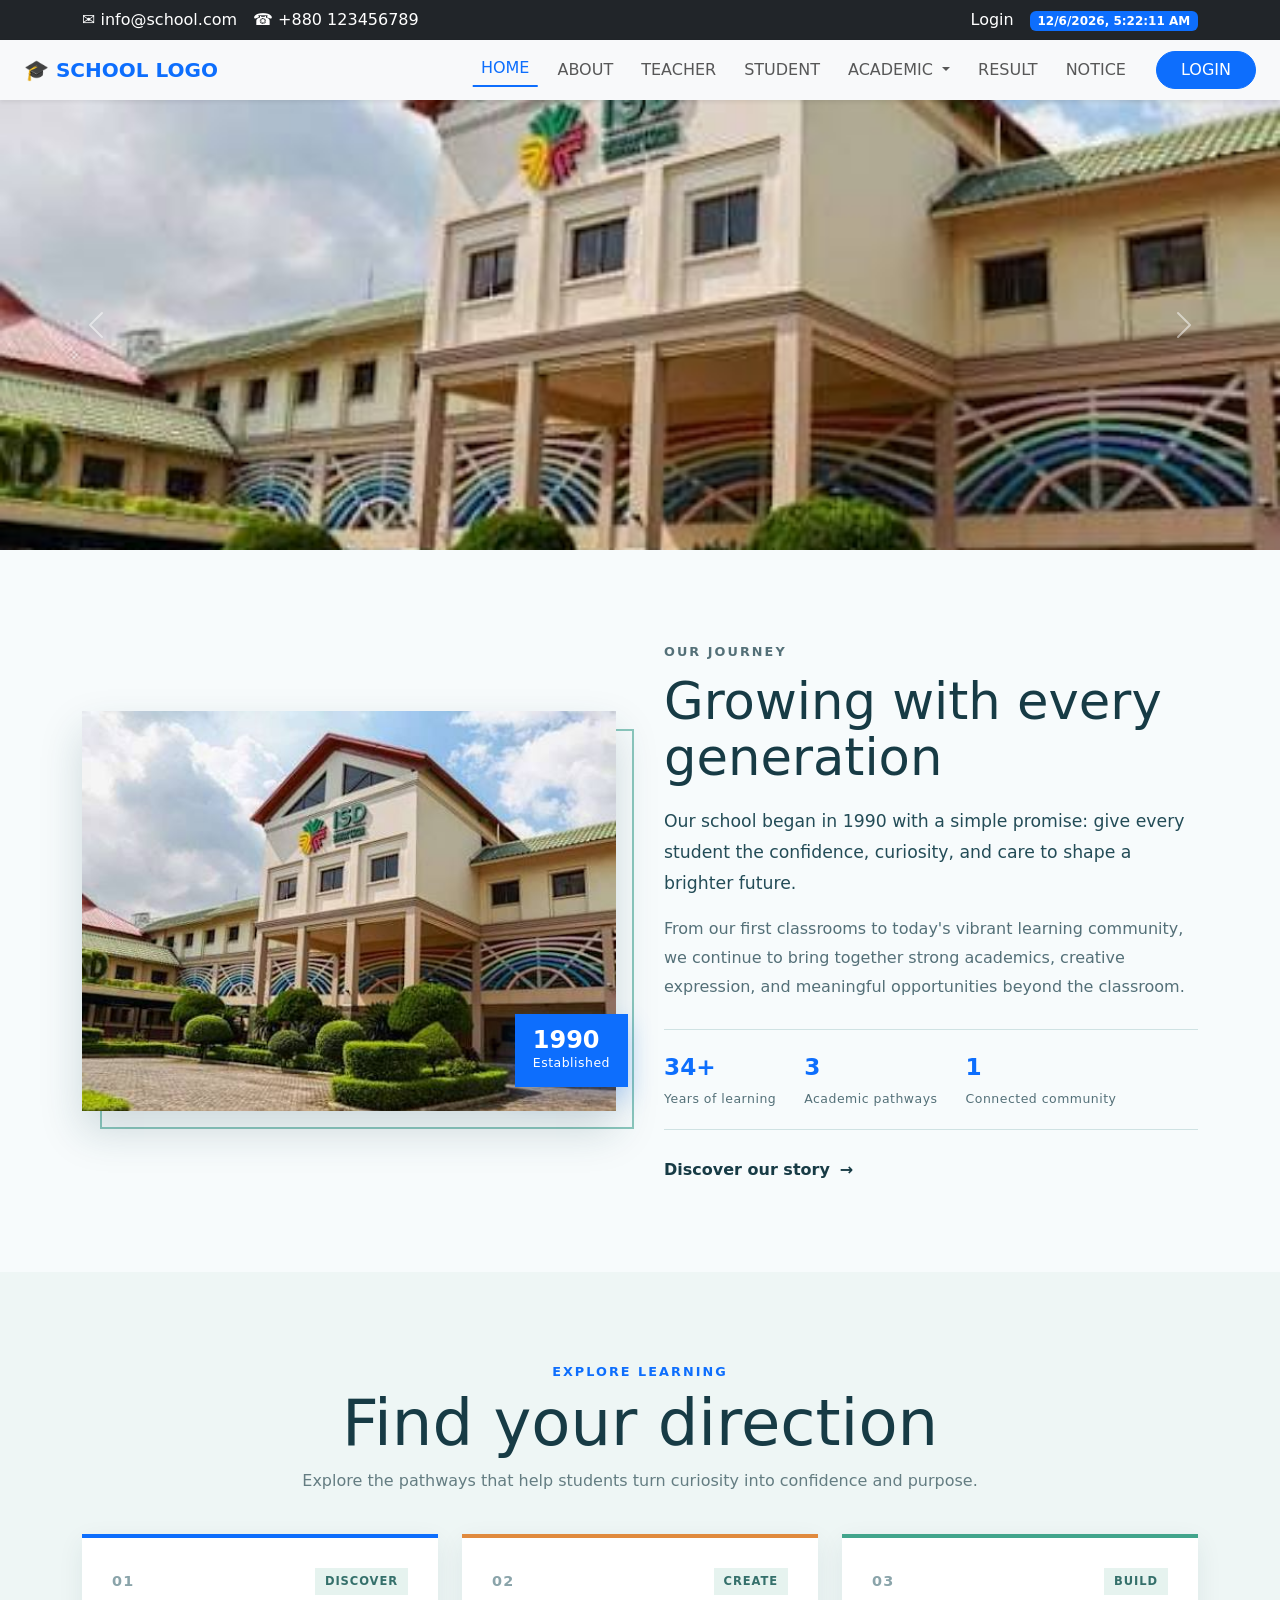
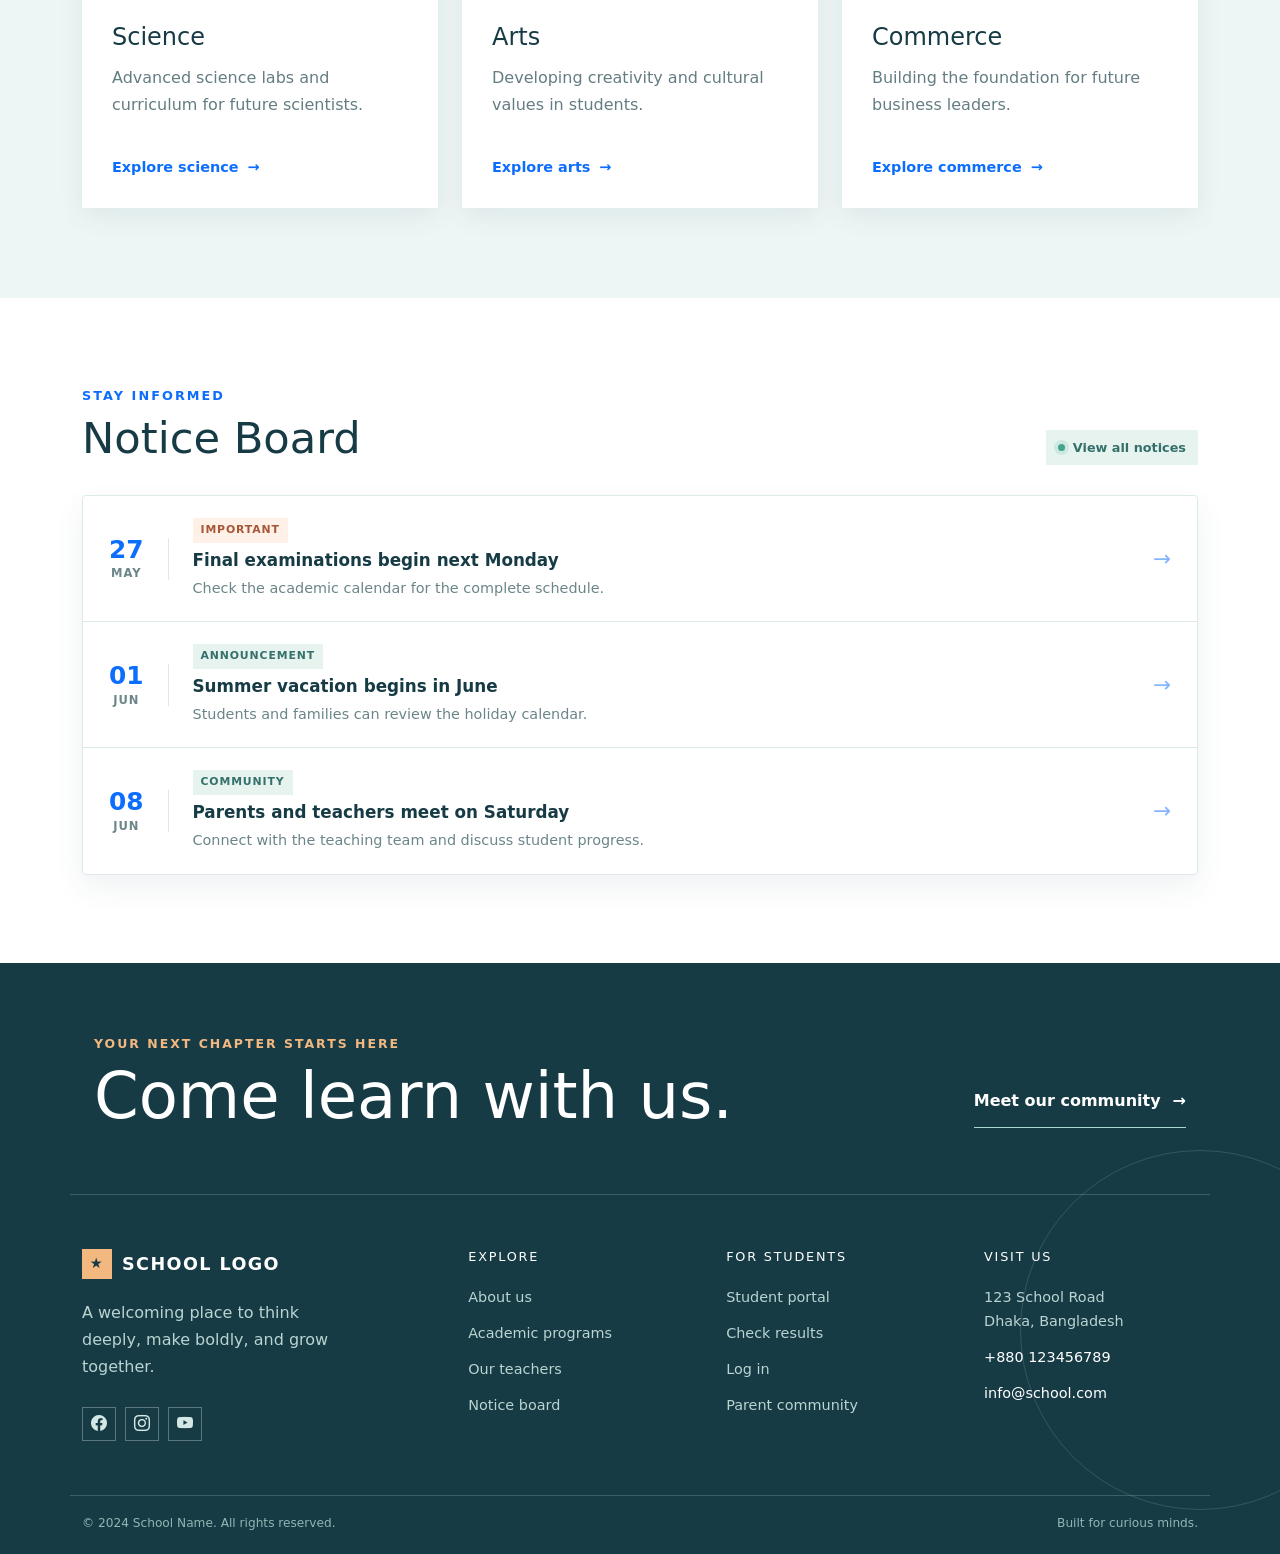
==== commit c2a4d47d: "change" ====
--- a/index.html
+++ b/index.html
@@ -7,8 +7,8 @@
     <!-- Bootstrap 5 CSS -->
     <link href="https://cdn.jsdelivr.net/npm/bootstrap@5.3.0/dist/css/bootstrap.min.css" rel="stylesheet">
     <!-- Custom CSS -->
-    <link rel="stylesheet" href="style.css">
-    <link rel="stylesheet" href="responsive.css">
+    <link rel="stylesheet" href="assets/css/style.css">
+    <link rel="stylesheet" href="assets/css/responsive.css">
     <link rel="stylesheet" href="https://cdn.jsdelivr.net/npm/bootstrap-icons@1.11.3/font/bootstrap-icons.min.css">
 </head>
 <body>
@@ -16,16 +16,16 @@
     <!-- Header Top Section -->
 
     <div class="bg-dark text-white py-2">
-        <div class="container d-flex justify-content-between align-items-center">
-            <div>
-                <span class="me-3">📧 info@school.com</span>
-                <span>📞 +880 123456789</span>
-            </div>
-            <div>
-                <a href="login.html" class="text-white text-decoration-none">Login</a>
-                <span id="current-time" class="ms-3 badge bg-primary"></span>
-            </div>
-        </div>
+      <div class="container d-flex justify-content-between align-items-center">
+        <div>
+          <span class="me-3">&#9993; info@school.com</span
+          ><span>&#9742; +880 123456789</span>
+        </div>
+        <div>
+          <a href="login.html" class="text-white text-decoration-none">Login</a
+          ><span id="current-time" class="ms-3 badge bg-primary"></span>
+        </div>
+      </div>
     </div>
 
     
@@ -120,13 +120,13 @@
     <div id="schoolCarousel" class="carousel slide w-100 mx-auto" data-bs-ride="carousel">
         <div class="carousel-inner">
             <div class="carousel-item active">
-                <img src="school_image1.jpeg" class="d-block w-100 custom-carousel-img" alt="...">
+                <img src="assets/images/school_image1.jpeg" class="d-block w-100 custom-carousel-img" alt="...">
             </div>
             <div class="carousel-item">
-                <img src="school_image2.jpeg" class="d-block w-100 custom-carousel-img" alt="...">
+                <img src="assets/images/school_image2.jpeg" class="d-block w-100 custom-carousel-img" alt="...">
             </div>
             <div class="carousel-item">
-                <img src="school_image3.jpeg" class="d-block w-100 custom-carousel-img" alt="...">
+                <img src="assets/images/school_image3.jpeg" class="d-block w-100 custom-carousel-img" alt="...">
             </div>
         </div>
         <button class="carousel-control-prev" type="button" data-bs-target="#schoolCarousel" data-bs-slide="prev">
@@ -141,9 +141,9 @@
     <section class="history-section">
         <div class="container">
             <div class="row align-items-center g-5">
-                <div class="col-lg-6">
+                <div class="col-lg-6 d-none d-md-block">
                     <div class="history-image-wrap">
-                        <img src="school_image1.jpeg" class="history-image" alt="The school building and landscaped courtyard">
+                        <img src="assets/images/school_image1.jpeg" class="history-image" alt="The school building and landscaped courtyard">
                         <div class="history-year-badge">
                             <strong>1990</strong>
                             <span>Established</span>
@@ -307,6 +307,6 @@
     <!-- Bootstrap JS -->
     <script src="https://cdn.jsdelivr.net/npm/bootstrap@5.3.0/dist/js/bootstrap.bundle.min.js"></script>
     <!-- Custom JS -->
-    <script src="script.js"></script>
+    <script src="assets/js/script.js"></script>
 </body>
 </html>
--- a/assets/css/style.css
+++ b/assets/css/style.css
@@ -0,0 +1,1581 @@
+/* Navigation Hover Effect */
+.navbar-nav .nav-link {
+    transition: color 0.3s ease, transform 0.3s ease;
+    padding: 10px 15px;
+}
+
+.navbar-nav .nav-link:hover {
+    color: #0d6efd !important;
+    background-color: transparent;
+}
+
+/* Interactive navigation */
+.navbar .nav-link {
+    position: relative;
+    margin: 0 6px;
+    font-weight: 500;
+    transition: color 0.3s ease, transform 0.3s ease;
+}
+
+.navbar .nav-link::before {
+    content: "";
+    position: absolute;
+    left: 50%;
+    bottom: 3px;
+    width: 0;
+    height: 2px;
+    background-color: #0d6efd;
+    transform: translateX(-50%);
+    transition: width 0.3s ease;
+}
+
+.navbar .nav-link:hover,
+.navbar .nav-link.active {
+    color: #0d6efd !important;
+    transform: translateY(-2px);
+}
+
+.navbar .nav-link:hover::before,
+.navbar .nav-link.active::before {
+    width: 100%;
+}
+
+.navbar .dropdown-menu {
+    animation: dropdownFade 0.25s ease;
+}
+
+@media (min-width: 992px) {
+    .navbar .dropdown:hover > .dropdown-menu {
+        display: block;
+        margin-top: 0;
+    }
+}
+
+.navbar .dropdown-item {
+    transition: background-color 0.2s ease, padding-left 0.2s ease;
+}
+
+.navbar .dropdown-item:hover {
+    background-color: #e9f2ff;
+    color: #0d6efd;
+    padding-left: 24px;
+}
+
+.navbar .btn-primary {
+    transition: transform 0.2s ease, box-shadow 0.2s ease;
+}
+
+.navbar .btn-primary:hover {
+    transform: translateY(-2px);
+    box-shadow: 0 5px 12px rgba(13, 110, 253, 0.3);
+}
+
+@keyframes dropdownFade {
+    from {
+        opacity: 0;
+        transform: translateY(8px);
+    }
+
+    to {
+        opacity: 1;
+        transform: translateY(0);
+    }
+}
+
+/* General Styling */
+section {
+    padding: 60px 0;
+}
+
+.custom-carousel-img{
+    height: 450px;           /* আপনার পছন্দমতো উচ্চতা */
+    width: 100%;             /* পুরো চওড়া জুড়ে থাকবে */
+    object-fit: cover;       /* ছবি যাতে চ্যাপ্টা বা নষ্ট না হয়ে সুন্দর দেখায় */
+    object-position: center;
+    
+}
+
+.history-section {
+    background: #f7fbfc;
+    padding: 90px 0;
+    overflow: hidden;
+}
+
+.history-image-wrap {
+    position: relative;
+    max-width: 560px;
+    margin: 0 auto;
+}
+
+.history-image-wrap::before {
+    content: "";
+    position: absolute;
+    inset: 18px -18px -18px 18px;
+    border: 2px solid #8bc7bd;
+    z-index: 0;
+}
+
+.history-image {
+    position: relative;
+    z-index: 1;
+    display: block;
+    width: 100%;
+    aspect-ratio: 4 / 3;
+    object-fit: cover;
+    box-shadow: 0 20px 40px rgba(22, 67, 80, 0.18);
+    transition: transform 0.45s ease, box-shadow 0.45s ease;
+}
+
+.history-image-wrap:hover .history-image {
+    transform: translate(8px, -8px);
+    box-shadow: 0 28px 48px rgba(22, 67, 80, 0.24);
+}
+
+.history-year-badge {
+    position: absolute;
+    right: -12px;
+    bottom: 24px;
+    z-index: 2;
+    display: grid;
+    gap: 2px;
+    min-width: 112px;
+    padding: 14px 18px;
+    color: #fff;
+    background: #0d6efd;
+    box-shadow: 0 10px 24px rgba(13, 110, 253, 0.28);
+}
+
+.history-year-badge strong {
+    font-size: 1.5rem;
+    line-height: 1;
+}
+
+.history-year-badge span,
+.history-stats span {
+    font-size: 0.78rem;
+    letter-spacing: 0.04em;
+}
+
+.history-content {
+    max-width: 540px;
+}
+
+.history-kicker {
+    margin-bottom: 10px;
+    color: #0d6efd;
+    font-size: 0.8rem;
+    font-weight: 700;
+    letter-spacing: 0.16em;
+    text-transform: uppercase;
+}
+
+.history-content h2 {
+    margin-bottom: 20px;
+    color: #173b45;
+    font-size: 3.2rem;
+    line-height: 1.1;
+}
+
+.history-content p {
+    color: #547078;
+    line-height: 1.8;
+}
+
+.history-content .history-intro {
+    color: #234c57;
+    font-size: 1.08rem;
+}
+
+.history-stats {
+    display: flex;
+    gap: 28px;
+    margin: 28px 0;
+    padding: 20px 0;
+    border-top: 1px solid #cfe2e3;
+    border-bottom: 1px solid #cfe2e3;
+}
+
+.history-stats div {
+    display: grid;
+    gap: 5px;
+}
+
+.history-stats strong {
+    color: #0d6efd;
+    font-size: 1.45rem;
+}
+
+.history-stats span {
+    color: #547078;
+}
+
+.history-link {
+    display: inline-flex;
+    align-items: center;
+    gap: 10px;
+    color: #173b45;
+    font-weight: 700;
+    text-decoration: none;
+    transition: color 0.3s ease, gap 0.3s ease;
+}
+
+.history-link:hover {
+    gap: 16px;
+    color: #0d6efd;
+}
+
+@media (max-width: 575.98px) {
+    .history-section {
+        padding: 65px 0;
+    }
+
+    .history-content h2 {
+        font-size: 2.2rem;
+    }
+
+    .history-image-wrap::before {
+        inset: 12px -8px -12px 8px;
+    }
+
+    .history-year-badge {
+        right: -4px;
+        bottom: 16px;
+    }
+
+    .history-stats {
+        gap: 14px;
+    }
+
+    .history-stats span {
+        font-size: 0.7rem;
+    }
+}
+
+.academic-section {
+    padding: 90px 0;
+    background: #eef6f5;
+}
+
+.academic-heading {
+    max-width: 620px;
+    margin: 0 auto 42px;
+    text-align: center;
+}
+
+.academic-kicker {
+    margin-bottom: 10px;
+    color: #0d6efd;
+    font-size: 0.8rem;
+    font-weight: 700;
+    letter-spacing: 0.16em;
+    text-transform: uppercase;
+}
+
+.academic-heading h2 {
+    margin-bottom: 14px;
+    color: #173b45;
+    font-size: 2.7rem;
+}
+
+.academic-heading > p:last-child {
+    margin-bottom: 0;
+    color: #547078;
+    line-height: 1.7;
+}
+
+.academic-card {
+    position: relative;
+    overflow: hidden;
+    border: 0;
+    border-top: 4px solid #0d6efd;
+    border-radius: 0;
+    background: #fff;
+    box-shadow: 0 8px 24px rgba(22, 67, 80, 0.08);
+    transition: transform 0.35s ease, box-shadow 0.35s ease;
+}
+
+.academic-section .col-md-4:nth-child(2) .academic-card {
+    border-top-color: #e08a3e;
+}
+
+.academic-section .col-md-4:nth-child(3) .academic-card {
+    border-top-color: #42a58c;
+}
+
+.academic-card:hover {
+    transform: translateY(-10px);
+    box-shadow: 0 18px 34px rgba(22, 67, 80, 0.16);
+}
+
+.academic-card .card-body {
+    display: flex;
+    flex-direction: column;
+    min-height: 270px;
+    padding: 30px;
+}
+
+.academic-card-top {
+    display: flex;
+    align-items: center;
+    justify-content: space-between;
+    margin-bottom: 28px;
+}
+
+.academic-number {
+    color: #8aa4aa;
+    font-size: 0.9rem;
+    font-weight: 700;
+    letter-spacing: 0.08em;
+}
+
+.academic-tag {
+    padding: 5px 10px;
+    color: #35706b;
+    background: #e6f3ef;
+    font-size: 0.72rem;
+    font-weight: 700;
+    letter-spacing: 0.08em;
+    text-transform: uppercase;
+}
+
+.academic-card .card-title {
+    margin-bottom: 12px;
+    color: #173b45;
+    font-size: 1.5rem;
+}
+
+.academic-card .card-text {
+    margin-bottom: 24px;
+    color: #647d82;
+    line-height: 1.7;
+}
+
+.academic-card-link { display: inline-flex; align-items: center; gap: 9px; margin-top: auto; color: #0d6efd; font-size: 0.9rem; font-weight: 700; text-decoration: none; transition: gap 0.3s ease, color 0.3s ease; }
+
+.academic-card:hover .academic-card-link { gap: 15px; color: #173b45; }
+.notice-section { padding: 88px 0; background: #fff; }
+.notice-heading { display: flex; align-items: end; justify-content: space-between; gap: 24px; margin-bottom: 30px; }
+.notice-kicker { margin-bottom: 8px; color: #0d6efd; font-size: 0.8rem; font-weight: 700; letter-spacing: 0.16em; text-transform: uppercase; }
+.notice-heading h2 { margin: 0; color: #173b45; font-size: 2.7rem; }
+.notice-status { display: inline-flex; align-items: center; gap: 8px; padding: 8px 12px; color: #35706b; background: #e6f3ef; font-size: 0.8rem; font-weight: 700; white-space: nowrap; text-decoration: none; transition: color 0.3s ease, background-color 0.3s ease; }
+.notice-status:hover { color: #173b45; background: #d8ece7; }
+.notice-status span { width: 7px; height: 7px; border-radius: 50%; background: #42a58c; box-shadow: 0 0 0 4px rgba(66, 165, 140, 0.15); }
+.notice-list { overflow: hidden; border: 1px solid #dceaea; border-radius: 4px; box-shadow: 0 12px 30px rgba(22, 67, 80, 0.07); }
+.notice-item { display: flex; align-items: center; gap: 24px; padding: 22px 26px; color: inherit; border: 0; border-bottom: 1px solid #dceaea; transition: background-color 0.3s ease, padding-left 0.3s ease; }
+.notice-item:last-child { border-bottom: 0; }
+.notice-item:hover { padding-left: 34px; background: #f2f9f8; }
+.notice-date { display: grid; flex: 0 0 58px; justify-items: center; padding-right: 24px; border-right: 1px solid #dceaea; color: #0d6efd; line-height: 1; }
+.notice-date strong { font-size: 1.55rem; }
+.notice-date span { margin-top: 6px; color: #6b8589; font-size: 0.72rem; font-weight: 700; letter-spacing: 0.08em; text-transform: uppercase; }
+.notice-copy { display: grid; flex: 1; gap: 5px; }
+.notice-copy strong { color: #173b45; font-size: 1.05rem; }
+.notice-copy > span:last-child { color: #6b8589; font-size: 0.9rem; }
+.notice-label { width: fit-content; padding: 4px 8px; color: #35706b; background: #e6f3ef; font-size: 0.68rem; font-weight: 700; letter-spacing: 0.08em; text-transform: uppercase; }
+
+.notice-label-important {
+    color: #a65735;
+    background: #fff0e8;
+}
+.notice-arrow { color: #0d6efd; font-size: 1.35rem; opacity: 0.5; transform: translateX(0); transition: opacity 0.3s ease, transform 0.3s ease; }
+
+.notice-item:hover .notice-arrow {
+    opacity: 1;
+    transform: translateX(6px);
+}
+
+.notice-page {
+    background: #f7fbfc;
+}
+
+.notice-hero {
+    padding: 72px 0 52px;
+    background: #173b45;
+    color: #fff;
+}
+
+.notice-breadcrumb {
+    margin-bottom: 24px;
+    color: #a9d8cf;
+    font-size: 0.85rem;
+}
+
+.notice-breadcrumb a {
+    color: #fff;
+    text-decoration: none;
+}
+
+.notice-hero h1 {
+    margin-bottom: 12px;
+    font-size: 3.2rem;
+}
+
+.notice-hero p {
+    max-width: 580px;
+    margin: 0;
+    color: #d3e8e5;
+    line-height: 1.7;
+}
+
+.notice-archive {
+    padding: 56px 0 90px;
+}
+
+.notice-archive-heading {
+    display: flex;
+    align-items: center;
+    justify-content: space-between;
+    margin-bottom: 20px;
+}
+
+.notice-archive-heading h2 {
+    margin: 0;
+    color: #173b45;
+    font-size: 1.7rem;
+}
+
+.notice-archive-heading span {
+    color: #6b8589;
+    font-size: 0.85rem;
+}
+.notice-archive-list { overflow: hidden; border: 1px solid #dceaea; border-radius: 4px; box-shadow: 0 12px 30px rgba(22, 67, 80, 0.07); }
+
+.notice-detail {
+    background: #fff;
+    border-bottom: 1px solid #dceaea;
+}
+
+.notice-detail:last-child {
+    border-bottom: 0;
+}
+.notice-detail summary { display: grid; grid-template-columns: 90px 1fr 24px; align-items: center; gap: 24px; padding: 22px 26px; cursor: pointer; list-style: none; transition: background-color 0.3s ease, padding-left 0.3s ease; }
+
+.notice-detail summary::-webkit-details-marker {
+    display: none;
+}
+
+.notice-detail summary:hover,
+.notice-detail[open] summary {
+    padding-left: 34px;
+    background: #f2f9f8;
+}
+
+.notice-archive-date {
+    color: #0d6efd;
+    font-size: 0.85rem;
+    font-weight: 700;
+}
+
+.notice-archive-title {
+    color: #173b45;
+    font-weight: 700;
+}
+.notice-detail summary::after { content: "+"; color: #0d6efd; font-size: 1.35rem; font-weight: 400; text-align: center; }
+
+.notice-detail[open] summary::after {
+    content: "-";
+}
+
+.notice-detail-content {
+    padding: 0 74px 24px 140px;
+    color: #6b8589;
+    line-height: 1.7;
+}
+
+@media (max-width: 575.98px) { .notice-hero { padding: 52px 0 40px; } .notice-hero h1 { font-size: 2.3rem; } .notice-archive { padding: 42px 0 65px; } .notice-archive-heading { align-items: start; flex-direction: column; gap: 8px; } .notice-detail summary { grid-template-columns: 58px 1fr 18px; gap: 12px; padding: 18px 14px; } .notice-detail summary:hover, .notice-detail[open] summary { padding-left: 18px; } .notice-archive-title { font-size: 0.9rem; } .notice-detail-content { padding: 0 18px 20px 84px; font-size: 0.85rem; } }
+@media (max-width: 575.98px) { .notice-section { padding: 65px 0; } .notice-heading { align-items: start; flex-direction: column; gap: 16px; } .notice-heading h2 { font-size: 2.2rem; } .notice-item { align-items: start; gap: 14px; padding: 18px 14px; } .notice-item:hover { padding-left: 18px; } .notice-date { flex-basis: 48px; padding-right: 14px; } .notice-copy > span:last-child { font-size: 0.8rem; } }
+.card {
+    transition: transform 0.3s;
+}
+
+.card:hover {
+    transform: translateY(-10px);
+    box-shadow: 0 10px 20px rgba(0,0,0,0.1);
+}
+
+.site-footer {
+    position: relative;
+    overflow: hidden;
+    color: #eaf6f3;
+    background: #173b45;
+}
+
+.site-footer::after {
+    content: "";
+    position: absolute;
+    right: -100px;
+    bottom: 44px;
+    width: 360px;
+    height: 360px;
+    border: 1px solid rgba(169, 216, 207, 0.18);
+    border-radius: 50%;
+    pointer-events: none;
+}
+
+.footer-cta { display: flex; align-items: end; justify-content: space-between; gap: 28px; max-width: 1140px; margin: 0 auto; padding: 72px 24px 66px; border-bottom: 1px solid rgba(211, 232, 229, 0.2); }
+
+.footer-kicker { margin: 0 0 12px; color: #f2b880; font-size: 0.78rem; font-weight: 700; letter-spacing: 0.16em; text-transform: uppercase; }
+.footer-cta h2 { margin: 0; color: #fff; font-size: clamp(2.5rem, 5vw, 4.6rem); line-height: 0.98; }
+.footer-cta-link { display: inline-flex; align-items: center; gap: 12px; padding: 14px 0; color: #fff; border-bottom: 1px solid #a9d8cf; font-weight: 700; text-decoration: none; white-space: nowrap; transition: gap 0.3s ease, color 0.3s ease; }
+
+.footer-cta-link:hover {
+    gap: 18px;
+    color: #f2b880;
+}
+.footer-main { position: relative; z-index: 1; display: grid; grid-template-columns: 1.6fr repeat(3, 1fr); gap: 44px; padding-top: 54px; padding-bottom: 54px; }
+.footer-brand { display: inline-flex; align-items: center; gap: 10px; color: #fff; font-size: 1.1rem; font-weight: 800; letter-spacing: 0.08em; text-decoration: none; }
+.footer-brand span { display: grid; width: 30px; height: 30px; place-items: center; color: #173b45; background: #f2b880; font-size: 0.9rem; }
+
+.footer-intro p {
+    max-width: 250px;
+    margin: 20px 0 26px;
+    color: #b9d4d1;
+    line-height: 1.7;
+}
+
+.footer-socials {
+    display: flex;
+    gap: 9px;
+}
+.footer-socials a { display: grid; width: 34px; height: 34px; place-items: center; color: #d3e8e5; border: 1px solid rgba(211, 232, 229, 0.35); font-size: 0.72rem; font-weight: 700; text-decoration: none; transition: color 0.2s ease, background-color 0.2s ease; }
+
+.footer-socials a:hover {
+    color: #173b45;
+    background: #f2b880;
+}
+
+.footer-socials i {
+    font-size: 1rem;
+    line-height: 1;
+}
+
+.footer-column {
+    display: grid;
+    align-content: start;
+    gap: 12px;
+}
+.footer-column h3 { margin: 0 0 10px; color: #fff; font-size: 0.8rem; letter-spacing: 0.14em; text-transform: uppercase; }
+.footer-column a,
+.footer-column p {
+    margin: 0;
+    color: #b9d4d1;
+    font-size: 0.9rem;
+    line-height: 1.65;
+    text-decoration: none;
+    transition: color 0.2s ease;
+}
+
+.footer-column a:hover {
+    color: #f2b880;
+}
+
+.footer-contact a {
+    color: #fff;
+}
+.footer-bottom { position: relative; z-index: 1; display: flex; justify-content: space-between; gap: 20px; padding-top: 18px; padding-bottom: 22px; color: #8fb7b3; border-top: 1px solid rgba(211, 232, 229, 0.2); font-size: 0.76rem; }
+
+@media (max-width: 767.98px) { .footer-cta { align-items: start; flex-direction: column; padding-top: 56px; padding-bottom: 48px; } .footer-main { grid-template-columns: repeat(2, 1fr); gap: 38px 24px; } .footer-intro { grid-column: 1 / -1; } }
+
+@media (max-width: 420px) { .footer-main { grid-template-columns: 1fr 1fr; } .footer-bottom { align-items: start; flex-direction: column; gap: 7px; } }
+
+.about-hero {
+    padding: 34px 0 92px;
+    color: #fff;
+    background: #173b45;
+}
+
+.about-hero .container {
+    position: relative;
+}
+
+.about-breadcrumb {
+    display: flex;
+    gap: 12px;
+    margin-bottom: 76px;
+    color: #a9d8cf;
+    font-size: 0.84rem;
+}
+
+.about-breadcrumb a {
+    color: #fff;
+    text-decoration: none;
+}
+
+.about-kicker {
+    margin-bottom: 10px;
+    color: #0d6efd;
+    font-size: 0.78rem;
+    font-weight: 700;
+    letter-spacing: 0.16em;
+    text-transform: uppercase;
+}
+
+.about-hero .about-kicker {
+    color: #f2b880;
+}
+
+.about-hero h1 {
+    max-width: 760px;
+    margin-bottom: 24px;
+    font-size: clamp(3rem, 7vw, 6.8rem);
+    line-height: 0.98;
+}
+
+.about-hero > .container > p:last-child {
+    max-width: 520px;
+    margin: 0;
+    color: #d3e8e5;
+    font-size: 1.1rem;
+    line-height: 1.75;
+}
+
+.about-history {
+    padding-top: 108px;
+}
+
+.headmaster-section {
+    padding: 100px 0;
+    background: #f2b880;
+}
+
+.headmaster-portrait {
+    position: relative;
+    max-width: 460px;
+    margin: 0 auto;
+}
+
+.headmaster-portrait img {
+    display: block;
+    width: 100%;
+    aspect-ratio: 4 / 5;
+    object-fit: cover;
+    filter: saturate(0.82);
+}
+
+.headmaster-portrait span { position: absolute; right: -18px; bottom: 22px; padding: 12px 16px; color: #fff; background: #173b45; font-size: 0.78rem; font-weight: 700; letter-spacing: 0.08em; text-transform: uppercase; }
+
+.headmaster-copy {
+    max-width: 610px;
+}
+
+.headmaster-copy .about-kicker {
+    color: #a65735;
+}
+
+.headmaster-copy h2 {
+    margin-bottom: 26px;
+    color: #173b45;
+    font-size: clamp(2.3rem, 4vw, 4.4rem);
+    line-height: 1.05;
+}
+
+.headmaster-copy p:not(.about-kicker) {
+    color: #5f4b3d;
+    line-height: 1.8;
+}
+
+.headmaster-signature {
+    display: grid;
+    gap: 3px;
+    margin-top: 30px;
+    padding-top: 18px;
+    border-top: 1px solid rgba(23, 59, 69, 0.2);
+}
+
+.headmaster-signature strong {
+    color: #173b45;
+    font-size: 1.1rem;
+}
+
+.headmaster-signature span { color: #8c6049; font-size: 0.8rem; font-weight: 700; letter-spacing: 0.1em; text-transform: uppercase; }
+
+.mission-section { padding: 104px 0; background: #eef6f5; }
+
+.section-heading { max-width: 660px; margin-bottom: 42px; }
+
+.section-heading h2 {
+    margin: 0;
+    color: #173b45;
+    font-size: clamp(2.4rem, 5vw, 4.2rem);
+    line-height: 1;
+}
+
+.mission-grid {
+    display: grid;
+    grid-template-columns: 1fr 1fr;
+    gap: 18px;
+}
+
+.mission-card {
+    min-height: 300px;
+    padding: 34px;
+}
+
+.mission-card-primary {
+    color: #fff;
+    background: #173b45;
+}
+
+.mission-card-accent {
+    color: #173b45;
+    background: #a9d8cf;
+}
+.mission-number { display: block; margin-bottom: 70px; font-size: 0.8rem; font-weight: 700; letter-spacing: 0.12em; }
+
+.mission-card h3 {
+    margin-bottom: 12px;
+    font-size: 1.7rem;
+}
+
+.mission-card p {
+    max-width: 440px;
+    margin: 0;
+    line-height: 1.7;
+}
+
+.admin-section {
+    padding: 104px 0 118px;
+    background: #fff;
+}
+
+.admin-heading {
+    display: flex;
+    align-items: end;
+    justify-content: space-between;
+    gap: 28px;
+    max-width: none;
+}
+
+.admin-heading > p {
+    max-width: 360px;
+    margin: 0;
+    color: #647d82;
+    line-height: 1.7;
+}
+
+.admin-grid {
+    display: grid;
+    grid-template-columns: repeat(4, 1fr);
+    gap: 14px;
+}
+.admin-card { display: flex; align-items: center; gap: 15px; min-height: 132px; padding: 20px; border-top: 3px solid #0d6efd; background: #f7fbfc; }
+.admin-avatar { display: grid; flex: 0 0 52px; width: 52px; height: 52px; place-items: center; color: #fff; background: #173b45; font-size: 0.85rem; font-weight: 800; }
+.admin-avatar-warm {
+    color: #173b45;
+    background: #f2b880;
+}
+
+.admin-avatar-green {
+    color: #173b45;
+    background: #a9d8cf;
+}
+
+.admin-avatar-blue {
+    background: #0d6efd;
+}
+
+.admin-card h3 {
+    margin-bottom: 5px;
+    color: #173b45;
+    font-size: 1rem;
+}
+
+.admin-card p {
+    margin: 0;
+    color: #6b8589;
+    font-size: 0.8rem;
+}
+
+@media (max-width: 767.98px) { .about-hero { padding-bottom: 68px; } .about-breadcrumb { margin-bottom: 54px; } .about-history, .headmaster-section, .mission-section, .admin-section { padding: 70px 0; } .headmaster-portrait span { right: -4px; } .mission-grid, .admin-grid { grid-template-columns: 1fr; } .mission-card { min-height: 260px; } .mission-number { margin-bottom: 48px; } .admin-heading { align-items: start; flex-direction: column; } }
+
+.teacher-hero {
+    padding: 34px 0 92px;
+    color: #fff;
+    background: #35706b;
+}
+
+.teacher-hero .about-breadcrumb {
+    margin-bottom: 76px;
+}
+
+.teacher-hero .about-kicker {
+    color: #f2b880;
+}
+
+.teacher-hero h1 {
+    max-width: 740px;
+    margin-bottom: 24px;
+    font-size: clamp(3rem, 7vw, 6.5rem);
+    line-height: 0.98;
+}
+
+.teacher-hero > .container > p:last-child {
+    max-width: 510px;
+    margin: 0;
+    color: #d8ece7;
+    font-size: 1.1rem;
+    line-height: 1.75;
+}
+
+.teacher-page {
+    background: #f7fbfc;
+}
+
+.teacher-section {
+    padding: 92px 0;
+}
+
+.teacher-section-tint {
+    background: #eef6f5;
+}
+
+.teacher-section-heading {
+    display: flex;
+    align-items: end;
+    justify-content: space-between;
+    gap: 24px;
+    margin-bottom: 34px;
+}
+
+.teacher-section-heading h2 {
+    margin: 0;
+    color: #173b45;
+    font-size: clamp(2.4rem, 5vw, 4.1rem);
+    line-height: 1;
+}
+
+.teacher-section-heading > span {
+    color: #8aa4aa;
+    font-size: 0.8rem;
+    font-weight: 700;
+    letter-spacing: 0.12em;
+}
+
+.teacher-card { overflow: hidden; border: 0; border-radius: 0; background: #fff; box-shadow: 0 10px 28px rgba(22, 67, 80, 0.08); transition: transform 0.35s ease, box-shadow 0.35s ease; }
+
+.teacher-card:hover {
+    transform: translateY(-8px);
+    box-shadow: 0 18px 36px rgba(22, 67, 80, 0.16);
+}
+
+.teacher-card .card-img-top {
+    height: 230px;
+    object-fit: cover;
+    filter: saturate(0.82);
+    transition: transform 0.45s ease;
+}
+
+.teacher-card .teacher-avatar-image {
+    object-position: center top;
+    background: #d8ece7;
+}
+
+.teacher-card:hover .card-img-top {
+    transform: scale(1.04);
+}
+
+.teacher-card .card-body {
+    display: flex;
+    flex-direction: column;
+    min-height: 190px;
+    padding: 24px;
+}
+
+.teacher-subject {
+    margin-bottom: 12px;
+    color: #0d6efd;
+    font-size: 0.72rem;
+    font-weight: 700;
+    letter-spacing: 0.13em;
+    text-transform: uppercase;
+}
+
+.teacher-card .card-title {
+    margin-bottom: 6px;
+    color: #173b45;
+    font-size: 1.35rem;
+}
+
+.teacher-card .card-text {
+    margin-bottom: 20px;
+    color: #6b8589;
+}
+
+.teacher-card-link {
+    display: inline-flex;
+    align-items: center;
+    gap: 9px;
+    margin-top: auto;
+    color: #173b45;
+    font-size: 0.85rem;
+    font-weight: 700;
+    text-decoration: none;
+    transition: gap 0.3s ease, color 0.3s ease;
+}
+
+.teacher-card-link:hover {
+    gap: 15px;
+    color: #0d6efd;
+}
+
+@media (max-width: 767.98px) {
+    .teacher-hero {
+        padding-bottom: 68px;
+    }
+
+    .teacher-hero .about-breadcrumb {
+        margin-bottom: 54px;
+    }
+
+    .teacher-section {
+        padding: 70px 0;
+    }
+
+    .teacher-section-heading {
+        align-items: start;
+        flex-direction: column;
+        gap: 14px;
+    }
+}
+
+.student-hero {
+    padding: 34px 0 92px;
+    color: #fff;
+    background: #a65735;
+}
+
+.student-hero .about-breadcrumb {
+    margin-bottom: 76px;
+}
+
+.student-hero .about-kicker {
+    color: #f8d5b2;
+}
+
+.student-hero h1 {
+    max-width: 740px;
+    margin-bottom: 24px;
+    font-size: clamp(3rem, 7vw, 6.5rem);
+    line-height: 0.98;
+}
+
+.student-hero > .container > p:last-child {
+    max-width: 510px;
+    margin: 0;
+    color: #f9e2d2;
+    font-size: 1.1rem;
+    line-height: 1.75;
+}
+
+.student-page {
+    background: #f7fbfc;
+}
+
+.best-result-section,
+.student-list-section,
+.feedback-section {
+    padding: 96px 0;
+}
+
+.student-list-section {
+    background: #eef6f5;
+}
+
+.feedback-section {
+    background: #173b45;
+}
+
+.student-section-heading {
+    display: flex;
+    align-items: end;
+    justify-content: space-between;
+    gap: 24px;
+    margin-bottom: 36px;
+}
+
+.student-section-heading h2 {
+    margin: 0;
+    color: #173b45;
+    font-size: clamp(2.4rem, 5vw, 4.1rem);
+    line-height: 1;
+}
+
+.student-section-heading > span {
+    color: #8aa4aa;
+    font-size: 0.82rem;
+}
+
+.student-outline-link {
+    display: inline-flex;
+    align-items: center;
+    gap: 10px;
+    padding-bottom: 8px;
+    color: #173b45;
+    border-bottom: 1px solid #0d6efd;
+    font-size: 0.85rem;
+    font-weight: 700;
+    text-decoration: none;
+    transition: gap 0.3s ease, color 0.3s ease;
+}
+
+.student-outline-link:hover {
+    gap: 16px;
+    color: #0d6efd;
+}
+
+.result-list {
+    border-top: 2px solid #173b45;
+}
+
+.result-student {
+    display: grid;
+    grid-template-columns: 42px 56px 1fr auto auto;
+    align-items: center;
+    gap: 22px;
+    padding: 20px 0;
+    border-bottom: 1px solid #dceaea;
+}
+
+.result-student-top {
+    padding-top: 24px;
+}
+
+.result-rank {
+    color: #8aa4aa;
+    font-size: 0.85rem;
+    font-weight: 700;
+}
+
+.result-avatar {
+    display: grid;
+    width: 56px;
+    height: 56px;
+    place-items: center;
+    color: #fff;
+    background: #173b45;
+    font-size: 0.9rem;
+    font-weight: 800;
+}
+
+.result-avatar-warm {
+    color: #173b45;
+    background: #f2b880;
+}
+
+.result-avatar-green {
+    color: #173b45;
+    background: #a9d8cf;
+}
+
+.result-name h3 {
+    margin: 0 0 5px;
+    color: #173b45;
+    font-size: 1.08rem;
+}
+
+.result-name p {
+    margin: 0;
+    color: #6b8589;
+    font-size: 0.82rem;
+}
+
+.result-student > strong {
+    color: #0d6efd;
+    font-size: 1.5rem;
+}
+
+.result-student > strong small {
+    font-size: 0.8rem;
+}
+
+.result-label {
+    min-width: 100px;
+    color: #35706b;
+    font-size: 0.72rem;
+    font-weight: 700;
+    letter-spacing: 0.08em;
+    text-align: right;
+    text-transform: uppercase;
+}
+
+.student-card {
+    overflow: hidden;
+    border: 0;
+    border-radius: 0;
+    background: #fff;
+    box-shadow: 0 10px 28px rgba(22, 67, 80, 0.08);
+    transition: transform 0.35s ease, box-shadow 0.35s ease;
+}
+
+.student-card:hover {
+    transform: translateY(-8px);
+    box-shadow: 0 18px 36px rgba(22, 67, 80, 0.16);
+}
+
+.student-card .card-img-top {
+    height: 230px;
+    object-fit: cover;
+    object-position: center top;
+    filter: saturate(0.82);
+}
+
+.student-card .card-body {
+    display: flex;
+    flex-direction: column;
+    min-height: 195px;
+    padding: 24px;
+}
+
+.student-card-tag {
+    margin-bottom: 12px;
+    color: #0d6efd;
+    font-size: 0.72rem;
+    font-weight: 700;
+    letter-spacing: 0.13em;
+    text-transform: uppercase;
+}
+
+.student-card .card-title {
+    margin-bottom: 7px;
+    color: #173b45;
+    font-size: 1.35rem;
+}
+
+.student-card .card-text {
+    margin-bottom: 20px;
+    color: #6b8589;
+    line-height: 1.65;
+}
+
+.student-card-link {
+    display: inline-flex;
+    align-items: center;
+    gap: 9px;
+    margin-top: auto;
+    color: #173b45;
+    font-size: 0.85rem;
+    font-weight: 700;
+    text-decoration: none;
+    transition: gap 0.3s ease, color 0.3s ease;
+}
+
+.student-card-link:hover {
+    gap: 15px;
+    color: #0d6efd;
+}
+
+.feedback-section .student-section-heading h2 {
+    color: #fff;
+}
+
+.feedback-section .about-kicker {
+    color: #f2b880;
+}
+
+.feedback-carousel {
+    max-width: 850px;
+    margin: 0 auto;
+    padding-bottom: 48px;
+}
+
+.feedback-slide {
+    min-height: 350px;
+    padding: 40px 80px 28px;
+    background: #24535c;
+}
+
+.feedback-mark {
+    color: #f2b880;
+    font-size: 5rem;
+    line-height: 0.7;
+}
+
+.feedback-slide blockquote {
+    max-width: 660px;
+    margin: 18px 0 34px;
+    color: #fff;
+    font-size: clamp(1.35rem, 3vw, 2.15rem);
+    line-height: 1.35;
+}
+
+.feedback-person {
+    display: flex;
+    align-items: center;
+    gap: 13px;
+}
+
+.feedback-person .result-avatar {
+    width: 42px;
+    height: 42px;
+    font-size: 0.72rem;
+}
+
+.feedback-person strong,
+.feedback-person span {
+    display: block;
+}
+
+.feedback-person strong {
+    color: #fff;
+    font-size: 0.9rem;
+}
+
+.feedback-person span {
+    margin-top: 3px;
+    color: #a9d8cf;
+    font-size: 0.75rem;
+}
+
+.feedback-carousel .carousel-indicators {
+    bottom: 0;
+    margin-bottom: 0;
+}
+
+.feedback-carousel .carousel-indicators button {
+    width: 28px;
+    height: 3px;
+    border: 0;
+}
+
+.feedback-carousel .carousel-control-prev,
+.feedback-carousel .carousel-control-next {
+    width: 12%;
+}
+
+@media (max-width: 767.98px) {
+    .student-hero {
+        padding-bottom: 68px;
+    }
+
+    .student-hero .about-breadcrumb {
+        margin-bottom: 54px;
+    }
+
+    .best-result-section,
+    .student-list-section,
+    .feedback-section {
+        padding: 70px 0;
+    }
+
+    .student-section-heading {
+        align-items: start;
+        flex-direction: column;
+        gap: 14px;
+    }
+
+    .result-student {
+        grid-template-columns: 30px 48px 1fr auto;
+        gap: 12px;
+    }
+
+    .result-avatar {
+        width: 48px;
+        height: 48px;
+    }
+
+    .result-label {
+        display: none;
+    }
+
+    .result-student > strong {
+        font-size: 1.15rem;
+    }
+
+    .feedback-slide {
+        min-height: 370px;
+        padding: 30px 42px 26px;
+    }
+
+    .feedback-carousel .carousel-control-prev,
+    .feedback-carousel .carousel-control-next {
+        width: 10%;
+    }
+}
+
+.result-hero {
+    padding: 34px 0 92px;
+    color: #fff;
+    background: #0d6efd;
+}
+
+.result-hero .about-breadcrumb {
+    margin-bottom: 76px;
+}
+
+.result-hero .about-kicker {
+    color: #d7e7ff;
+}
+
+.result-hero h1 {
+    max-width: 740px;
+    margin-bottom: 24px;
+    font-size: clamp(3rem, 7vw, 6.5rem);
+    line-height: 0.98;
+}
+
+.result-hero > .container > p:last-child {
+    max-width: 510px;
+    margin: 0;
+    color: #e4efff;
+    font-size: 1.1rem;
+    line-height: 1.75;
+}
+
+.result-page {
+    background: #f7fbfc;
+}
+
+.result-search-section,
+.last-year-section {
+    padding: 96px 0;
+}
+
+.result-search-section {
+    background: #f7fbfc;
+}
+
+.last-year-section {
+    background: #eef6f5;
+}
+
+.result-heading {
+    max-width: 600px;
+    margin-bottom: 38px;
+}
+
+.result-heading h2 {
+    margin: 0 0 13px;
+    color: #173b45;
+    font-size: clamp(2.4rem, 5vw, 4.1rem);
+    line-height: 1;
+}
+
+.result-heading > p:last-child {
+    margin: 0;
+    color: #647d82;
+    line-height: 1.7;
+}
+
+.result-search-grid {
+    display: grid;
+    grid-template-columns: 1fr 1fr;
+    gap: 18px;
+}
+
+.result-search-card {
+    position: relative;
+    display: flex;
+    flex-direction: column;
+    padding: 34px;
+    border-top: 4px solid #0d6efd;
+    background: #fff;
+    box-shadow: 0 12px 30px rgba(22, 67, 80, 0.08);
+}
+
+.result-search-id {
+    border-top-color: #a65735;
+}
+
+.result-search-number {
+    margin-bottom: 56px;
+    color: #8aa4aa;
+    font-size: 0.8rem;
+    font-weight: 700;
+    letter-spacing: 0.12em;
+}
+
+.result-search-card h3 {
+    margin-bottom: 10px;
+    color: #173b45;
+    font-size: 1.7rem;
+}
+
+.result-search-card > p {
+    min-height: 52px;
+    margin-bottom: 28px;
+    color: #6b8589;
+    line-height: 1.65;
+}
+
+.result-search-card label {
+    margin: 0 0 7px;
+    color: #173b45;
+    font-size: 0.78rem;
+    font-weight: 700;
+}
+
+.result-search-card .form-select,
+.result-search-card .form-control {
+    min-height: 46px;
+    margin-bottom: 18px;
+    border: 1px solid #cfe2e3;
+    border-radius: 0;
+    color: #547078;
+    box-shadow: none;
+}
+
+.result-search-card .form-select:focus,
+.result-search-card .form-control:focus {
+    border-color: #0d6efd;
+    box-shadow: 0 0 0 3px rgba(13, 110, 253, 0.12);
+}
+
+.result-submit { display: inline-flex; align-items: center; justify-content: space-between; width: 100%; margin-top: auto; padding: 13px 0; color: #173b45; border: 0; border-bottom: 1px solid #0d6efd; background: transparent; font-weight: 700; text-align: left; transition: color 0.2s ease, padding 0.2s ease; }
+
+.result-submit:hover { padding-right: 8px; color: #0d6efd; }
+
+.last-year-heading { display: flex; align-items: end; justify-content: space-between; gap: 24px; max-width: none; }
+.last-year-heading > span { color: #6b8589; font-size: 0.82rem; }
+.last-year-layout { display: grid; grid-template-columns: 0.8fr 1.2fr; gap: 64px; align-items: center; }
+.last-year-summary { padding-right: 32px; border-right: 1px solid #cfe2e3; }
+.last-year-summary > strong { display: block; color: #0d6efd; font-size: 4.2rem; line-height: 1; }
+
+.last-year-summary > strong small { font-size: 1.5rem; }
+
+.last-year-summary > span { display: block; margin: 8px 0 22px; color: #35706b; font-size: 0.8rem; font-weight: 700; letter-spacing: 0.1em; text-transform: uppercase; }
+
+.last-year-summary p { margin-bottom: 24px; color: #647d82; line-height: 1.7; }
+
+.result-outline-link { display: inline-flex; align-items: center; gap: 10px; padding-bottom: 8px; color: #173b45; border-bottom: 1px solid #0d6efd; font-size: 0.85rem; font-weight: 700; text-decoration: none; transition: gap 0.3s ease, color 0.3s ease; }
+
+.result-outline-link:hover { gap: 16px; color: #0d6efd; }
+
+.department-results { display: grid; gap: 30px; }
+
+.department-result { display: grid; grid-template-columns: 125px 1fr 48px; align-items: center; gap: 18px; }
+.department-result > div:first-child { display: grid; gap: 5px; }
+.department-result strong { color: #173b45; font-size: 1rem; }
+.department-result span { color: #8aa4aa; font-size: 0.75rem; }
+.department-result b { color: #0d6efd; font-size: 1rem; text-align: right; }
+.result-bar { height: 8px; background: #d8e8e7; }
+.result-bar span { display: block; height: 100%; background: #0d6efd; }
+
+@media (max-width: 767.98px) { .result-hero { padding-bottom: 68px; } .result-hero .about-breadcrumb { margin-bottom: 54px; } .result-search-section, .last-year-section { padding: 70px 0; } .result-search-grid, .last-year-layout { grid-template-columns: 1fr; } .result-search-card { padding: 26px; } .result-search-number { margin-bottom: 38px; } .last-year-heading { align-items: start; flex-direction: column; gap: 12px; } .last-year-summary { padding-right: 0; padding-bottom: 28px; border-right: 0; border-bottom: 1px solid #cfe2e3; } .department-result { grid-template-columns: 98px 1fr 40px; gap: 10px; } }
+
+.academic-breadcrumb-hero { padding: 34px 0 92px; color: #fff; background: #35706b; }
+.academic-breadcrumb-hero .about-breadcrumb { margin-bottom: 76px; }
+.academic-breadcrumb-hero .academic-kicker { margin-bottom: 12px; color: #f2b880; font-size: 0.78rem; font-weight: 700; letter-spacing: 0.16em; text-transform: uppercase; }
+.academic-breadcrumb-hero h1 { margin-bottom: 22px; font-size: clamp(3rem, 7vw, 6.3rem); line-height: 0.98; }
+.academic-breadcrumb-hero > .container > p:last-child { max-width: 560px; margin: 0; color: #d8ece7; font-size: 1.08rem; line-height: 1.75; }
+.academic-hero { padding: 94px 0; color: #fff; background: #35706b; }
+.academic-hero h1 { max-width: 700px; margin: 0 0 22px; font-size: clamp(2.8rem, 6vw, 5.8rem); line-height: 1; }
+.academic-hero .academic-kicker { color: #f2b880; }
+.academic-hero .col-lg-7 > p:last-child { max-width: 570px; margin: 0; color: #d8ece7; font-size: 1.08rem; line-height: 1.75; }
+.academic-hero-note { padding: 34px; color: #173b45; background: #f2b880; }
+.academic-hero-note p:first-child { margin-bottom: 32px; color: #8c6049; font-size: 0.76rem; font-weight: 700; letter-spacing: 0.14em; text-transform: uppercase; }
+.academic-hero-note h2 { margin-bottom: 14px; font-size: 1.8rem; line-height: 1.15; }
+.academic-hero-note p:last-child { margin: 0; color: #5f4b3d; line-height: 1.7; }
+.academic-departments, .academic-calendar { padding: 96px 0; }
+.academic-departments { background: #f7fbfc; }
+.academic-heading { max-width: 680px; margin-bottom: 40px; }
+.academic-heading h2 { margin: 0 0 12px; color: #173b45; font-size: clamp(2.4rem, 5vw, 4.1rem); line-height: 1; }
+.academic-heading > p:last-child { margin: 0; color: #647d82; line-height: 1.7; }
+.academic-page-card { overflow: hidden; border: 0; border-top: 4px solid #0d6efd; border-radius: 0; background: #fff; box-shadow: 0 10px 28px rgba(22, 67, 80, 0.08); transition: transform 0.35s ease, box-shadow 0.35s ease; }
+.academic-page-card:nth-child(2) { border-top-color: #f2b880; }
+.academic-page-card:nth-child(3) { border-top-color: #42a58c; }
+.academic-page-card:nth-child(4) { border-top-color: #a65735; }
+.academic-page-card:hover { transform: translateY(-8px); box-shadow: 0 18px 36px rgba(22, 67, 80, 0.15); }
+.academic-page-card .card-body { display: flex; flex-direction: column; min-height: 320px; padding: 28px; }
+.academic-page-icon { display: grid; width: 56px; height: 56px; margin-bottom: 42px; place-items: center; font-size: 1.4rem; }
+.academic-page-icon-blue { color: #0d6efd; background: #e4efff; }
+.academic-page-icon-warm { color: #8c6049; background: #fff0df; }
+.academic-page-icon-green { color: #35706b; background: #e6f3ef; }
+.academic-page-icon-coral { color: #a65735; background: #fbe9e0; }
+.academic-page-card h3 { margin-bottom: 12px; color: #173b45; font-size: 1.35rem; }
+.academic-page-card p { margin-bottom: 24px; color: #6b8589; line-height: 1.7; }
+.academic-page-link, .academic-calendar-link { display: inline-flex; align-items: center; gap: 9px; margin-top: auto; color: #173b45; font-size: 0.85rem; font-weight: 700; text-decoration: none; transition: color 0.3s ease, gap 0.3s ease; }
+
+.academic-page-link:hover, .academic-calendar-link:hover { gap: 15px; color: #0d6efd; }
+.academic-calendar { background: #eef6f5; }
+.academic-calendar .col-lg-5 > h2 { margin-bottom: 15px; color: #173b45; font-size: clamp(2.4rem, 5vw, 4.1rem); line-height: 1; }
+.academic-calendar .col-lg-5 > p:not(.academic-kicker) { max-width: 420px; margin-bottom: 26px; color: #647d82; line-height: 1.7; }
+.academic-calendar-link { padding-bottom: 8px; border-bottom: 1px solid #0d6efd; }
+.academic-calendar-list { overflow: hidden; background: #fff; box-shadow: 0 12px 30px rgba(22, 67, 80, 0.08); }
+.academic-calendar-title { padding: 25px 28px; border-bottom: 1px solid #dceaea; }
+.academic-calendar-title h3 { margin: 0; color: #173b45; font-size: 1.15rem; }
+.academic-calendar-item { display: flex; align-items: center; justify-content: space-between; gap: 24px; padding: 21px 28px; border-bottom: 1px solid #dceaea; }
+.academic-calendar-item:last-child { border-bottom: 0; }
+.academic-calendar-item h4 { margin: 0 0 5px; color: #173b45; font-size: 0.95rem; }
+.academic-calendar-item p { margin: 0; color: #6b8589; font-size: 0.82rem; }
+.academic-calendar-item time { color: #0d6efd; font-size: 0.8rem; font-weight: 700; white-space: nowrap; }
+
+@media (max-width: 767.98px) { .academic-breadcrumb-hero, .academic-hero, .academic-departments, .academic-calendar { padding: 70px 0; } .academic-hero-note { margin-top: 20px; } .academic-calendar-item { align-items: start; flex-direction: column; gap: 8px; padding: 20px; } }
+
+.login-hero {
+    padding: 34px 0 92px;
+    color: #fff;
+    background: #173b45;
+}
+
+.login-hero .about-breadcrumb {
+    margin-bottom: 76px;
+}
+
+.login-hero .about-kicker {
+    color: #f2b880;
+}
+
+.login-hero h1 {
+    max-width: 700px;
+    margin-bottom: 24px;
+    font-size: clamp(3rem, 7vw, 6.5rem);
+    line-height: 0.98;
+}
+
+.login-hero > .container > p:last-child {
+    max-width: 510px;
+    margin: 0;
+    color: #d3e8e5;
+    font-size: 1.1rem;
+    line-height: 1.75;
+}
+
+.login-page {
+    background: #eef6f5;
+}
+
+.login-section {
+    padding: 100px 0 118px;
+}
+
+.login-layout {
+    display: grid;
+    grid-template-columns: 0.9fr 1.1fr;
+    gap: 80px;
+    align-items: center;
+}
+
+.login-intro {
+    max-width: 470px;
+}
+
+.login-intro h2 {
+    margin-bottom: 20px;
+    color: #173b45;
+    font-size: clamp(2.4rem, 5vw, 4.4rem);
+    line-height: 1;
+}
+
+.login-intro > p:not(.about-kicker) {
+    color: #647d82;
+    line-height: 1.8;
+}
+.login-note { display: flex; align-items: center; gap: 12px; margin-top: 32px; padding-top: 18px; border-top: 1px solid #cfe2e3; }
+.login-note span { display: grid; width: 34px; height: 34px; place-items: center; color: #173b45; background: #f2b880; font-size: 0.85rem; }
+
+.login-note p { margin: 0; color: #35706b; font-size: 0.82rem; font-weight: 700; }
+.login-card { padding: 40px; border-top: 4px solid #0d6efd; background: #fff; box-shadow: 0 14px 34px rgba(22, 67, 80, 0.1); }
+.login-card-heading { margin-bottom: 34px; }
+.login-card-heading > span { display: block; margin-bottom: 16px; color: #8aa4aa; font-size: 0.78rem; font-weight: 700; letter-spacing: 0.12em; }
+.login-card-heading h2 { margin: 0; color: #173b45; font-size: 1.8rem; }
+.login-field { margin-bottom: 20px; }
+.login-field label { display: block; margin-bottom: 8px; color: #173b45; font-size: 0.8rem; font-weight: 700; }
+.login-field .form-control { min-height: 48px; border: 1px solid #cfe2e3; border-radius: 0; box-shadow: none; }
+.login-field .form-control:focus { border-color: #0d6efd; box-shadow: 0 0 0 3px rgba(13, 110, 253, 0.12); }
+.login-form-meta { display: flex; justify-content: space-between; gap: 20px; margin: 4px 0 28px; color: #6b8589; font-size: 0.8rem; }
+.login-remember { display: inline-flex; align-items: center; gap: 7px; }
+.login-form-meta a { color: #0d6efd; font-weight: 700; text-decoration: none; }
+.login-submit { display: flex; align-items: center; justify-content: space-between; width: 100%; padding: 15px 0; color: #fff; border: 0; border-bottom: 2px solid #a9d8cf; background: #173b45; font-weight: 700; transition: background-color 0.2s ease, padding 0.2s ease; }
+.login-submit:hover { padding-right: 9px; background: #35706b; }
+.login-footnote { margin: 20px 0 0; color: #8aa4aa; font-size: 0.75rem; line-height: 1.5; }
+
+@media (max-width: 767.98px) { .login-hero { padding-bottom: 68px; } .login-hero .about-breadcrumb { margin-bottom: 54px; } .login-section { padding: 70px 0; } .login-layout { grid-template-columns: 1fr; gap: 44px; } .login-card { padding: 28px; } }
--- a/assets/css/responsive.css
+++ b/assets/css/responsive.css
@@ -0,0 +1,282 @@
+/* Shared responsive layer for every page */
+html {
+	overflow-x: hidden;
+}
+
+body {
+	min-width: 320px;
+}
+
+img {
+	max-width: 100%;
+}
+
+.mobile-history-image {
+	display: none;
+}
+
+.academic-page-icon {
+	width: 56px;
+	height: 56px;
+	font-size: 1.5rem;
+}
+
+.result-bar-science {
+	width: 98%;
+}
+
+.result-bar-commerce {
+	width: 94%;
+}
+
+.result-bar-arts {
+	width: 92%;
+}
+
+.navbar .container-fluid,
+.navbar .container {
+	min-width: 0;
+}
+
+.navbar-brand {
+	max-width: calc(100% - 60px);
+	overflow: hidden;
+	text-overflow: ellipsis;
+	white-space: nowrap;
+}
+
+@media (max-width: 991.98px) {
+	.navbar-collapse {
+		padding: 12px 0 8px;
+	}
+
+	.navbar-nav {
+		align-items: stretch !important;
+	}
+
+	.navbar .nav-link {
+		margin: 0;
+	}
+
+	.navbar .nav-item.ms-lg-3 {
+		margin-top: 8px;
+		margin-left: 0 !important;
+	}
+}
+
+@media (max-width: 767.98px) {
+	.bg-dark .container {
+		align-items: flex-start !important;
+		flex-wrap: wrap;
+		gap: 4px 16px;
+		font-size: 0.78rem;
+	}
+
+	.bg-dark .container > div:last-child {
+		margin-left: auto;
+	}
+
+	.navbar .container-fluid {
+		padding-right: 1rem !important;
+		padding-left: 1rem !important;
+	}
+
+	.navbar-brand {
+		font-size: 0.95rem;
+	}
+
+	.custom-carousel-img {
+		height: clamp(220px, 54vw, 450px);
+	}
+
+	/* Let the carousel lead into the history copy instead of another full image. */
+	.home-page .history-section .row {
+		display: flex;
+	}
+
+	.home-page .history-section .row > .col-lg-6:last-child {
+		order: -1;
+	}
+
+	.home-page .history-section .row > .col-lg-6:first-child {
+		display: none;
+	}
+
+	.home-page .mobile-history-image {
+		position: relative;
+		display: block;
+		max-width: 300px;
+		margin: 28px 0 30px;
+	}
+
+	.home-page .mobile-history-image img {
+		display: block;
+		width: 100%;
+		aspect-ratio: 16 / 9;
+		object-fit: cover;
+		box-shadow: 0 14px 28px rgba(22, 67, 80, 0.14);
+	}
+
+	.home-page .mobile-history-image .history-year-badge {
+		right: -4px;
+		bottom: 12px;
+	}
+
+	.home-page .history-image-wrap {
+		max-width: 300px;
+		margin-right: auto;
+		margin-left: 0;
+	}
+
+	.home-page .history-image {
+		aspect-ratio: 16 / 9;
+	}
+
+	.history-stats {
+		flex-wrap: wrap;
+		gap: 14px;
+	}
+
+	.history-stats div {
+		min-width: 82px;
+	}
+
+	.history-stats span {
+		font-size: 0.7rem;
+	}
+
+	.notice-heading,
+	.teacher-section-heading,
+	.student-section-heading,
+	.last-year-heading,
+	.admin-heading {
+		align-items: flex-start;
+		flex-direction: column;
+		gap: 14px;
+	}
+
+	.notice-item {
+		align-items: flex-start;
+		gap: 14px;
+		padding: 18px 14px;
+	}
+
+	.notice-item:hover {
+		padding-left: 18px;
+	}
+
+	.notice-copy > span:last-child {
+		font-size: 0.8rem;
+	}
+
+	.result-search-grid,
+	.last-year-layout,
+	.mission-grid,
+	.admin-grid,
+	.login-layout {
+		grid-template-columns: 1fr;
+	}
+
+	.result-student {
+		grid-template-columns: 30px 48px 1fr auto;
+		gap: 12px;
+	}
+
+	.result-label {
+		display: none;
+	}
+
+	.feedback-slide {
+		min-height: 370px;
+		padding: 30px 42px 26px;
+	}
+
+	.academic-calendar-item {
+		align-items: flex-start;
+		flex-direction: column;
+		gap: 8px;
+		padding: 20px;
+	}
+}
+
+@media (max-width: 575.98px) {
+	.bg-dark .me-3 {
+		margin-right: 0.6rem !important;
+	}
+
+	.history-content h2,
+	.notice-heading h2 {
+		font-size: 2.2rem;
+	}
+
+	.history-image-wrap::before {
+		inset: 12px -8px -12px 8px;
+	}
+
+	.history-year-badge {
+		right: -4px;
+		bottom: 16px;
+	}
+
+	.notice-detail summary {
+		grid-template-columns: 58px 1fr 18px;
+		gap: 12px;
+		padding: 18px 14px;
+	}
+
+	.notice-detail summary:hover,
+	.notice-detail[open] summary {
+		padding-left: 18px;
+	}
+
+	.notice-detail-content {
+		padding: 0 18px 20px 84px;
+		font-size: 0.85rem;
+	}
+
+	.result-search-card,
+	.login-card {
+		padding: 26px;
+	}
+
+	.department-result {
+		grid-template-columns: 98px 1fr 40px;
+		gap: 10px;
+	}
+
+	.footer-cta {
+		align-items: flex-start;
+		flex-direction: column;
+		padding-top: 56px;
+		padding-bottom: 48px;
+	}
+
+	.footer-main {
+		grid-template-columns: repeat(2, 1fr);
+		gap: 38px 24px;
+	}
+
+	.footer-intro {
+		grid-column: 1 / -1;
+	}
+
+	.footer-bottom {
+		align-items: flex-start;
+		flex-direction: column;
+		gap: 7px;
+	}
+}
+
+@media (max-width: 380px) {
+	.bg-dark .container > div:first-child span {
+		display: block;
+	}
+
+	.bg-dark .container > div:first-child .me-3 {
+		margin-bottom: 2px;
+	}
+
+	.footer-main {
+		grid-template-columns: 1fr 1fr;
+	}
+}
